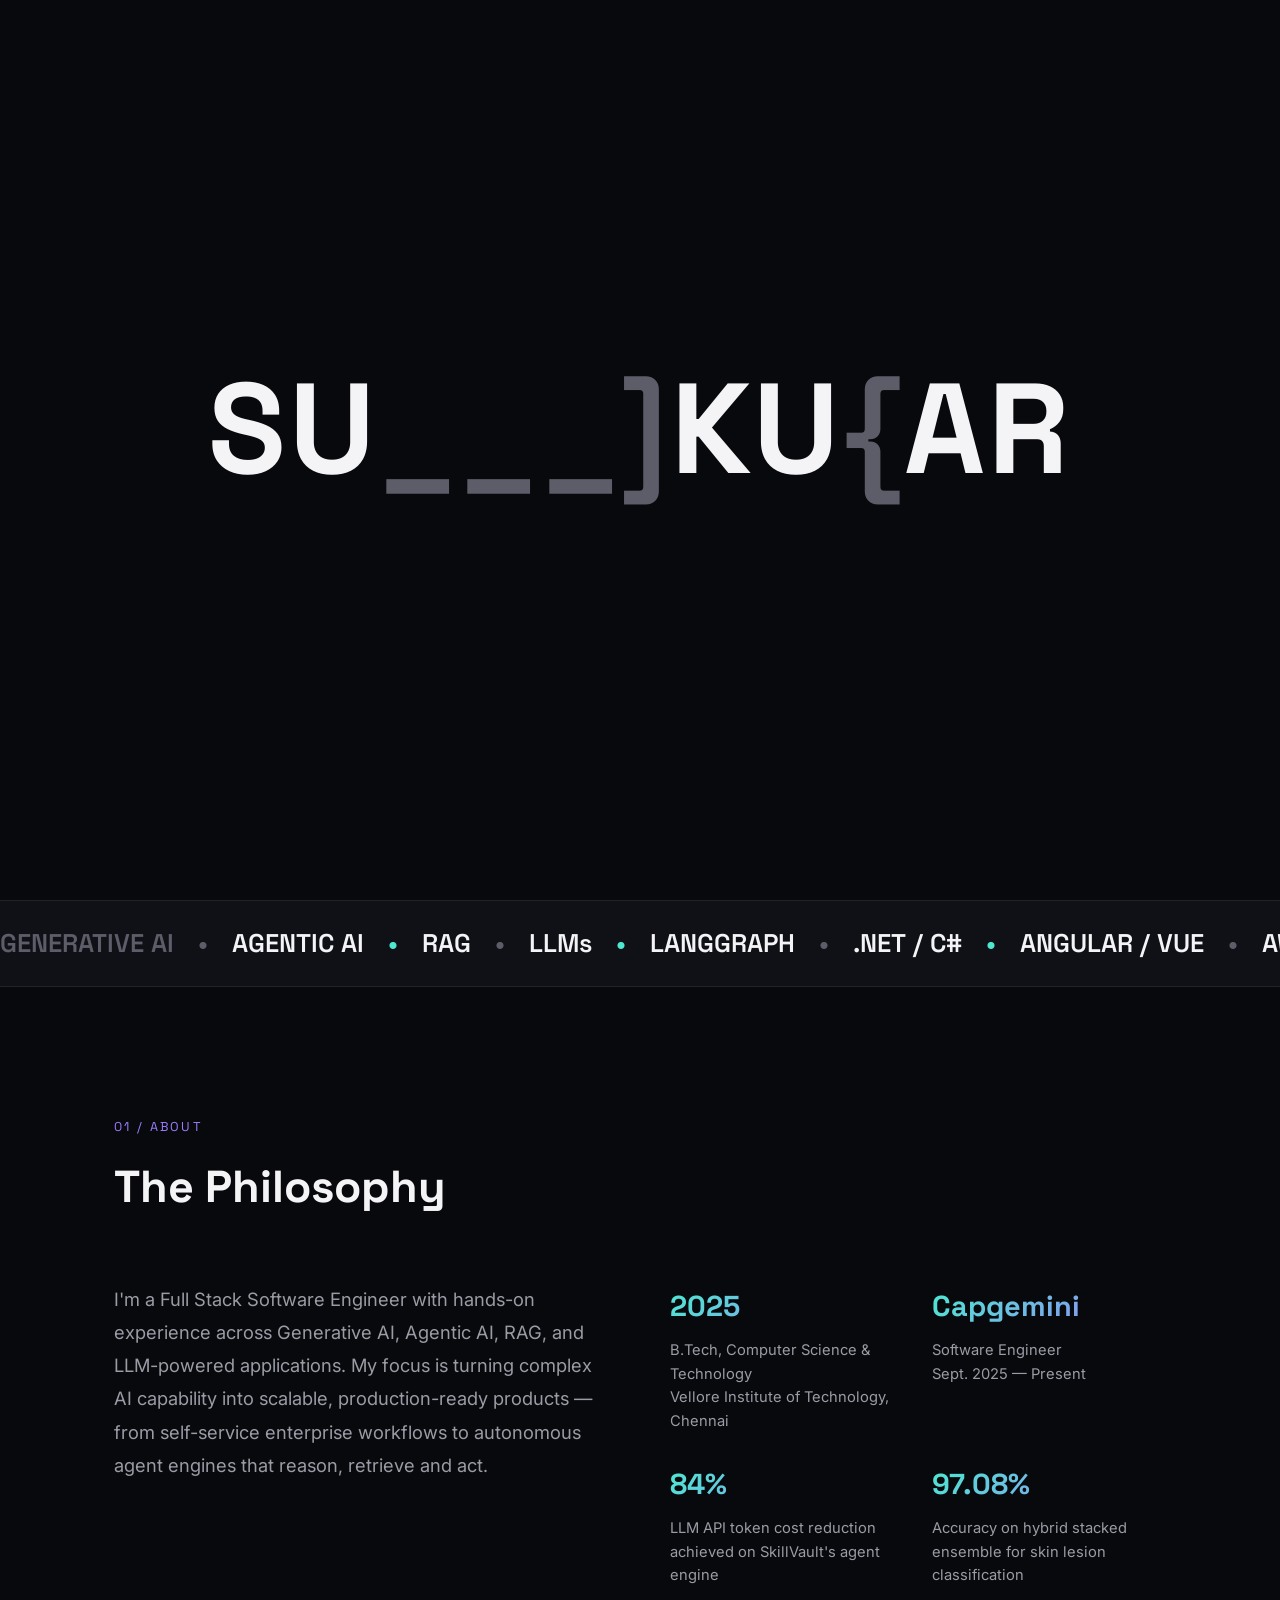
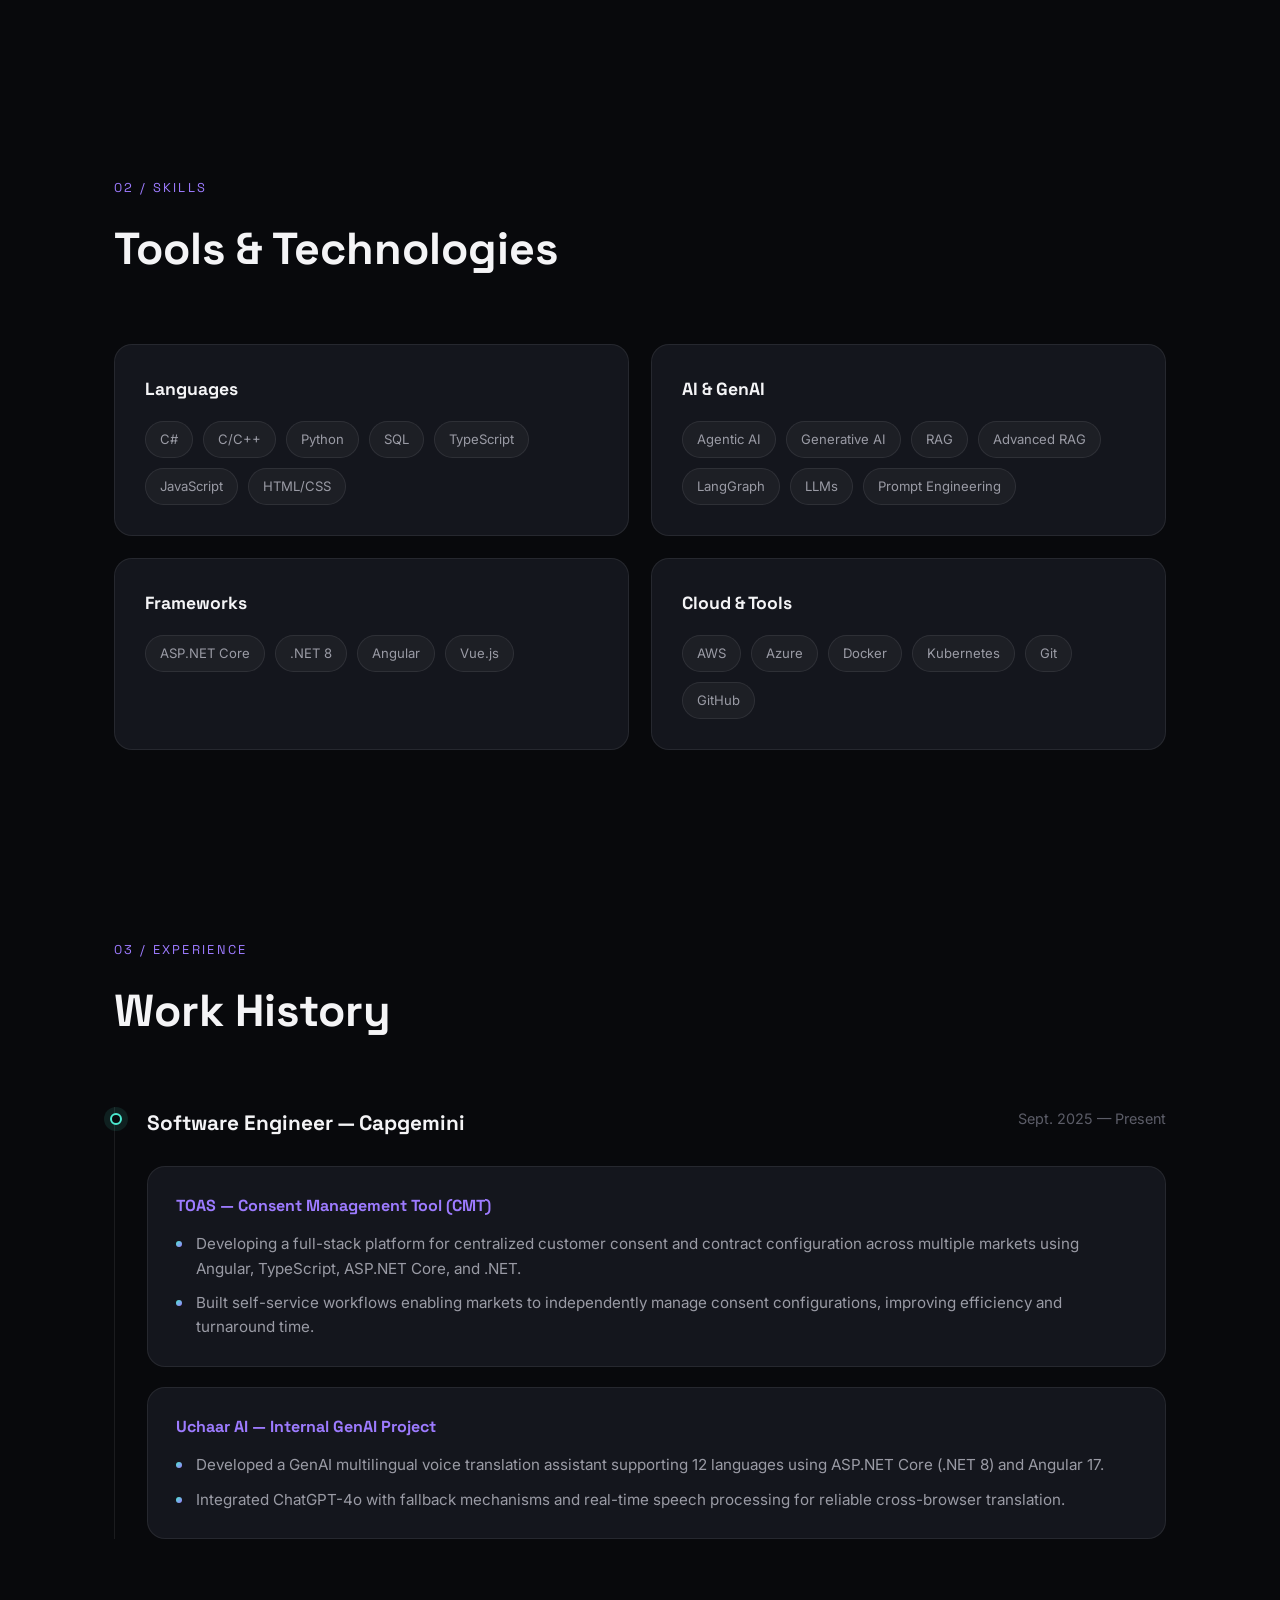
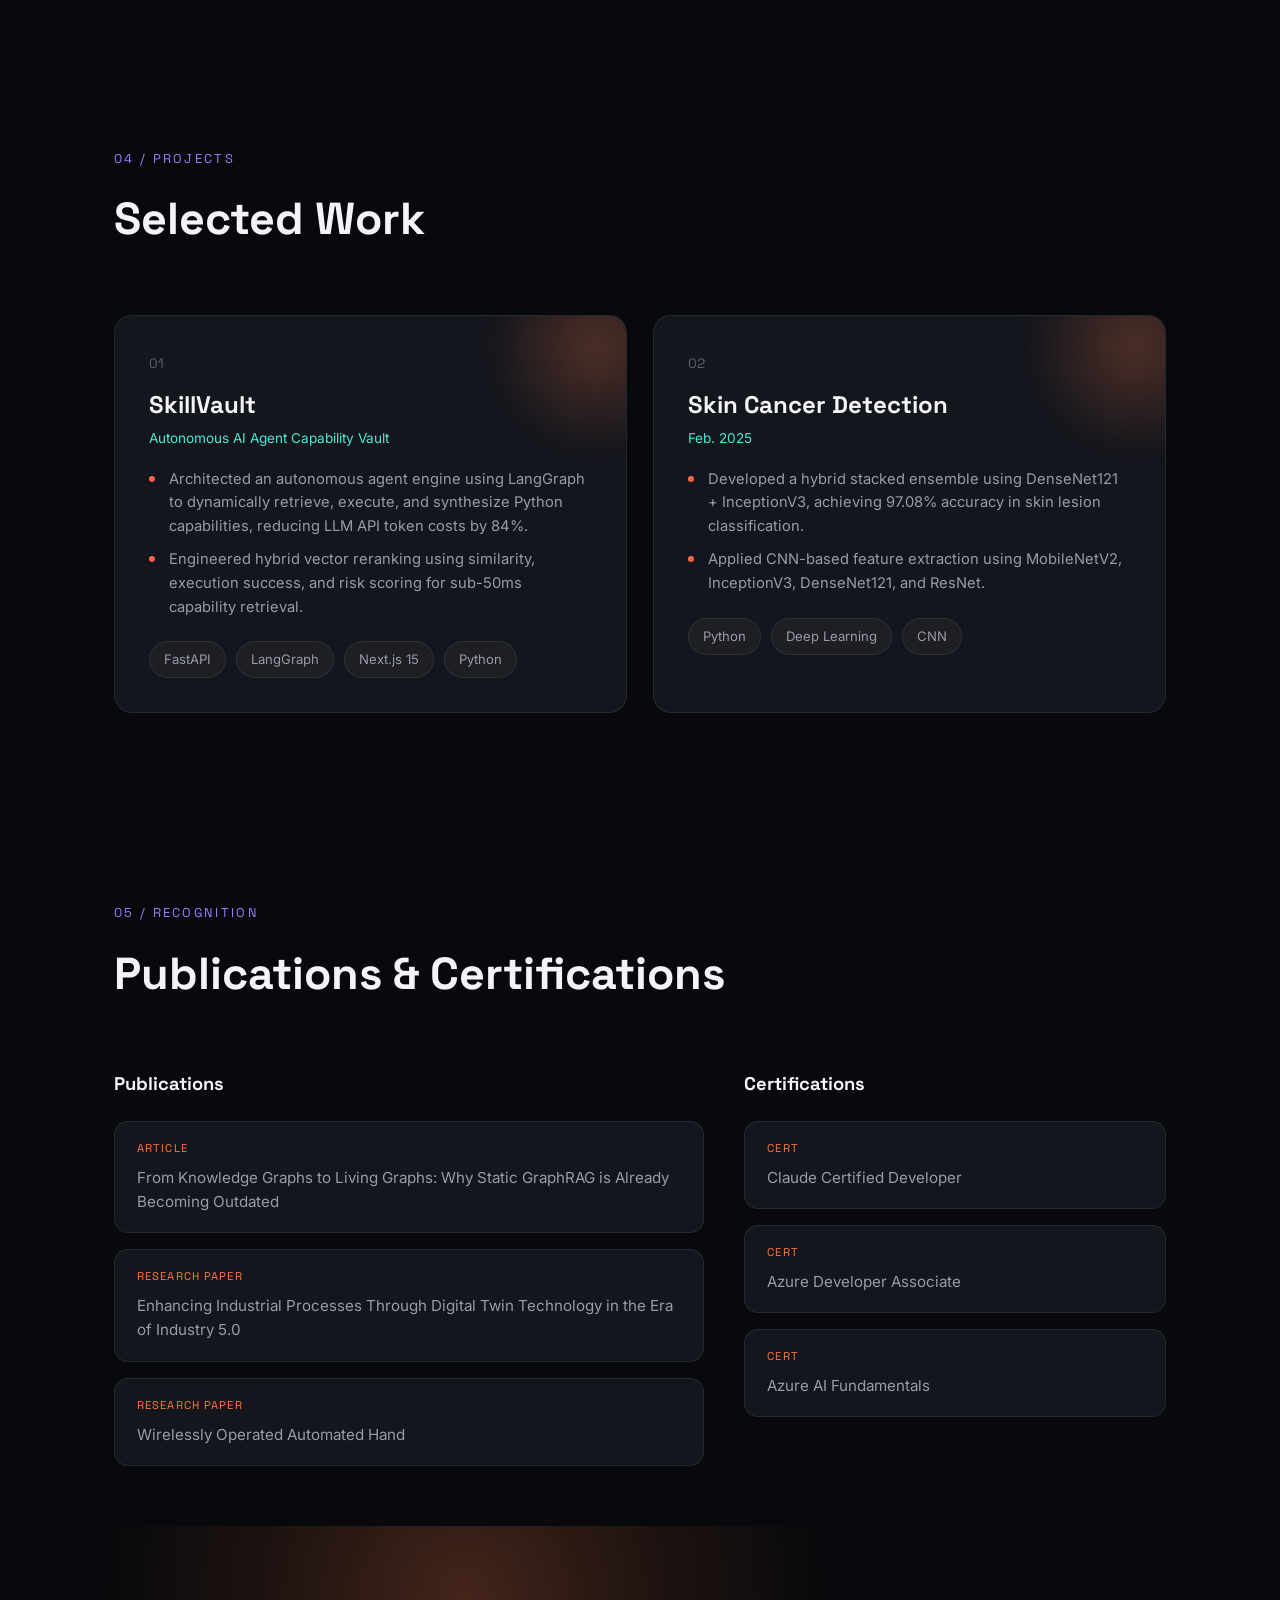
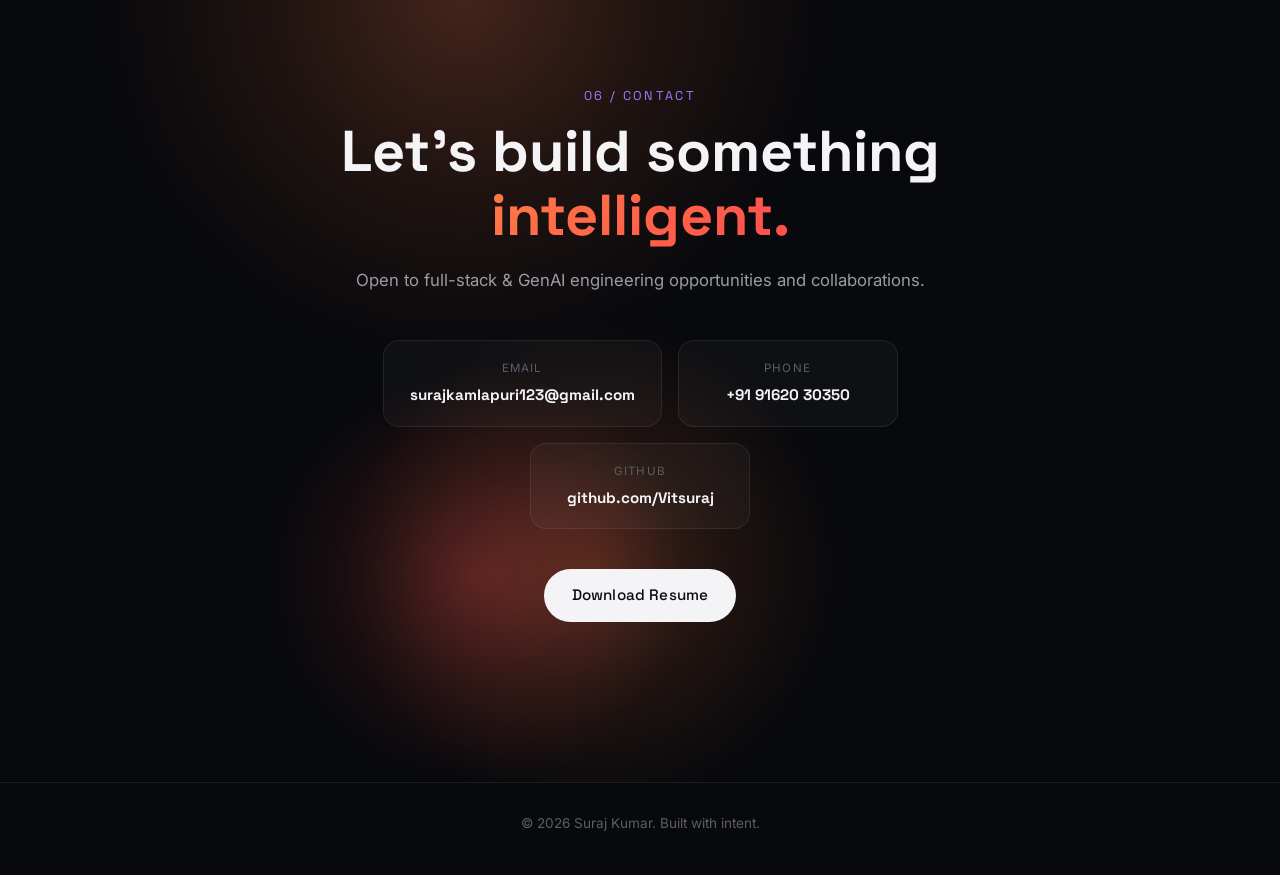
==== index.html @ 10e92f6e "Add files via upload" ====
<!DOCTYPE html>
<html lang="en">
<head>
<meta charset="UTF-8" />
<meta name="viewport" content="width=device-width, initial-scale=1.0" />
<title>Suraj Kumar — Full Stack &amp; GenAI Engineer</title>
<meta name="description" content="Suraj Kumar — Full Stack Software Engineer specializing in Generative AI, Agentic AI, RAG and LLM-powered applications." />
<link rel="preconnect" href="https://fonts.googleapis.com">
<link rel="preconnect" href="https://fonts.gstatic.com" crossorigin>
<link href="https://fonts.googleapis.com/css2?family=Space+Grotesk:wght@400;500;600;700&family=Inter:wght@300;400;500;600;700&display=swap" rel="stylesheet">
<link rel="stylesheet" href="css/style.css" />
<script>document.documentElement.classList.add('js');</script>
</head>
<body class="is-loading">

  <!-- PRELOADER: percentage counter + name, fades into the name-reveal intro -->
  <div class="preloader" id="preloader" role="status" aria-live="polite">
    <div class="preloader__inner">
      <span class="preloader__count" id="preloaderCount">0</span>
      <span class="preloader__name">Suraj Kumar</span>
      <div class="preloader__bar">
        <span class="preloader__bar-fill" id="preloaderBarFill"></span>
      </div>
    </div>
  </div>

  <!-- INTRO NAME REVEAL: large glitch/scramble reveal of the name before the site appears -->
  <div class="intro-name" id="introName" aria-hidden="true">
    <span class="intro-name__glow intro-name__glow--warm"></span>
    <span class="intro-name__glow intro-name__glow--cool"></span>
    <div class="intro-name__body">
      <h1 class="intro-name__text" id="introNameText"><span id="introNameScramble"></span></h1>
      <p class="intro-name__tagline" id="introNameTagline">Full Stack Engineer · GenAI · Agentic AI</p>
    </div>
    <span class="intro-name__scanlines"></span>
  </div>

  <!-- Custom cursor glow -->
  <div class="cursor-glow" id="cursorGlow"></div>

  <!-- Image cursor: replaces the pointer with a soft glow that reveals the
       matching crop of the hover (x-ray) portrait, aligned to wherever it
       sits over the photo -->
  <div class="image-cursor" id="imageCursor" aria-hidden="true">
    <span class="image-cursor__glow"></span>
    <div class="image-cursor__crop" id="imageCursorCrop"></div>
  </div>

  <!-- NAV -->
  <header class="nav" id="nav">
    <a href="#home" class="nav__logo">SK<span class="dot">.</span></a>

    <nav class="nav__links" id="navLinks">
      <a href="#home">Home</a>
      <a href="#about">About</a>
      <a href="#skills">Skills</a>
      <a href="#experience">Experience</a>
      <a href="#projects">Projects</a>
      <a href="#publications">Publications</a>
      <a href="#contact">Contact</a>
    </nav>

    <a class="btn btn--ghost nav__cta" href="assets/resume/Suraj_Kumar_Resume.pdf" download>Resume</a>

    <button class="nav__burger" id="burger" aria-label="Toggle menu">
      <span></span><span></span><span></span>
    </button>
  </header>

  <!-- HERO -->
  <section class="hero" id="home">
    <canvas class="blob-canvas" id="heroBlob"></canvas>

    <div class="hero__inner">
      <div class="hero__text">
        <p class="eyebrow reveal">Full Stack Engineer · GenAI · Agentic AI · RAG</p>
        <h1 class="hero__title">
          <span class="reveal">Engineering</span>
          <span class="reveal">Intelligence</span>
          <span class="reveal"><em>Beyond</em> the Ordinary.</span>
        </h1>
        <p class="hero__subtitle reveal">
          I'm Suraj Kumar — a Full Stack Software Engineer who builds scalable,
          production-ready platforms and weaves LLM-powered intelligence into
          real-world applications.
        </p>
        <div class="hero__actions reveal">
          <a href="#projects" class="btn btn--primary">View Work</a>
          <a href="#contact" class="btn btn--outline">Let's Talk</a>
        </div>
      </div>

      <div class="hero__portrait reveal">
        <div class="portrait-ring"></div>
        <div class="portrait-ring portrait-ring--2"></div>
        <div class="portrait-glow"></div>

        <div class="portrait-figure" id="portraitFigure">
          <img class="portrait-photo" src="assets/img/profile.png" alt="Suraj Kumar" />

          <!-- Skeleton / x-ray scan overlay — masked to the photo's alpha silhouette -->
          <div class="portrait-skeleton">
            <div class="portrait-skeleton__grid"></div>
            <svg class="portrait-skeleton__svg" viewBox="0 0 100 100" preserveAspectRatio="none">
              <g class="skeleton-lines">
                <line x1="43" y1="33" x2="63" y2="28" />
                <line x1="63" y1="28" x2="74" y2="38" />
                <line x1="43" y1="33" x2="38" y2="47" />
                <line x1="38" y1="47" x2="42" y2="58" />
                <line x1="42" y1="58" x2="40" y2="66" />
                <line x1="40" y1="66" x2="60" y2="70" />
                <line x1="60" y1="70" x2="74" y2="38" />
                <line x1="74" y1="38" x2="72" y2="50" />
                <line x1="43" y1="33" x2="30" y2="20" />
                <line x1="63" y1="28" x2="55" y2="12" />
              </g>
              <g class="skeleton-nodes">
                <circle cx="43" cy="33" r="1.1" />
                <circle cx="63" cy="28" r="1.1" />
                <circle cx="74" cy="38" r="1.1" />
                <circle cx="38" cy="47" r="1.1" />
                <circle cx="42" cy="58" r="1.1" />
                <circle cx="40" cy="66" r="1.1" />
                <circle cx="60" cy="70" r="1.1" />
                <circle cx="72" cy="50" r="1.1" />
                <circle cx="30" cy="20" r="0.9" />
                <circle cx="55" cy="12" r="0.9" />
              </g>
            </svg>
          </div>

          <div class="portrait-scanline"></div>
          <span class="portrait-scan-label">Scanning…</span>
        </div>

        <span class="portrait-tag portrait-tag--1">AGENTIC AI</span>
        <span class="portrait-tag portrait-tag--2">RAG · LLMs</span>
      </div>
    </div>

    <div class="scroll-hint reveal">
      <span>Scroll</span>
      <div class="scroll-hint__line"></div>
    </div>
  </section>

  <!-- MARQUEE -->
  <div class="marquee">
    <div class="marquee__track">
      <span>GENERATIVE&nbsp;AI</span><span>•</span>
      <span>AGENTIC&nbsp;AI</span><span>•</span>
      <span>RAG</span><span>•</span>
      <span>LLMs</span><span>•</span>
      <span>LANGGRAPH</span><span>•</span>
      <span>.NET&nbsp;/&nbsp;C#</span><span>•</span>
      <span>ANGULAR&nbsp;/&nbsp;VUE</span><span>•</span>
      <span>AWS&nbsp;/&nbsp;AZURE</span><span>•</span>
      <span>DOCKER&nbsp;/&nbsp;K8S</span><span>•</span>
      <span>GENERATIVE&nbsp;AI</span><span>•</span>
      <span>AGENTIC&nbsp;AI</span><span>•</span>
      <span>RAG</span><span>•</span>
      <span>LLMs</span><span>•</span>
      <span>LANGGRAPH</span><span>•</span>
      <span>.NET&nbsp;/&nbsp;C#</span><span>•</span>
      <span>ANGULAR&nbsp;/&nbsp;VUE</span><span>•</span>
      <span>AWS&nbsp;/&nbsp;AZURE</span><span>•</span>
      <span>DOCKER&nbsp;/&nbsp;K8S</span><span>•</span>
    </div>
  </div>

  <!-- ABOUT -->
  <section class="section about" id="about">
    <div class="section__head reveal">
      <p class="section__tag">01 / About</p>
      <h2 class="section__title">The Philosophy</h2>
    </div>

    <div class="about__grid">
      <p class="about__text reveal">
        I'm a Full Stack Software Engineer with hands-on experience across
        Generative AI, Agentic AI, RAG, and LLM-powered applications. My focus
        is turning complex AI capability into scalable, production-ready
        products — from self-service enterprise workflows to autonomous agent
        engines that reason, retrieve and act.
      </p>

      <div class="about__facts reveal">
        <div class="fact">
          <h3>2025</h3>
          <p>B.Tech, Computer Science &amp; Technology<br />Vellore Institute of Technology, Chennai</p>
        </div>
        <div class="fact">
          <h3>Capgemini</h3>
          <p>Software Engineer<br />Sept. 2025 — Present</p>
        </div>
        <div class="fact">
          <h3>84%</h3>
          <p>LLM API token cost reduction achieved on SkillVault's agent engine</p>
        </div>
        <div class="fact">
          <h3>97.08%</h3>
          <p>Accuracy on hybrid stacked ensemble for skin lesion classification</p>
        </div>
      </div>
    </div>
  </section>

  <!-- SKILLS -->
  <section class="section skills" id="skills">
    <div class="section__head reveal">
      <p class="section__tag">02 / Skills</p>
      <h2 class="section__title">Tools &amp; Technologies</h2>
    </div>

    <div class="skills__grid">
      <div class="skill-card reveal">
        <h3>Languages</h3>
        <div class="tags">
          <span>C#</span><span>C/C++</span><span>Python</span><span>SQL</span>
          <span>TypeScript</span><span>JavaScript</span><span>HTML/CSS</span>
        </div>
      </div>
      <div class="skill-card reveal">
        <h3>AI &amp; GenAI</h3>
        <div class="tags">
          <span>Agentic AI</span><span>Generative AI</span><span>RAG</span>
          <span>Advanced RAG</span><span>LangGraph</span><span>LLMs</span>
          <span>Prompt Engineering</span>
        </div>
      </div>
      <div class="skill-card reveal">
        <h3>Frameworks</h3>
        <div class="tags">
          <span>ASP.NET Core</span><span>.NET 8</span><span>Angular</span><span>Vue.js</span>
        </div>
      </div>
      <div class="skill-card reveal">
        <h3>Cloud &amp; Tools</h3>
        <div class="tags">
          <span>AWS</span><span>Azure</span><span>Docker</span><span>Kubernetes</span>
          <span>Git</span><span>GitHub</span>
        </div>
      </div>
    </div>
  </section>

  <!-- EXPERIENCE -->
  <section class="section experience" id="experience">
    <div class="section__head reveal">
      <p class="section__tag">03 / Experience</p>
      <h2 class="section__title">Work History</h2>
    </div>

    <div class="timeline">
      <div class="timeline__item reveal">
        <div class="timeline__marker"></div>
        <div class="timeline__content">
          <div class="timeline__meta">
            <h3>Software Engineer — Capgemini</h3>
            <span>Sept. 2025 — Present</span>
          </div>

          <div class="timeline__sub">
            <h4>TOAS — Consent Management Tool (CMT)</h4>
            <ul>
              <li>Developing a full-stack platform for centralized customer consent and contract configuration across multiple markets using Angular, TypeScript, ASP.NET Core, and .NET.</li>
              <li>Built self-service workflows enabling markets to independently manage consent configurations, improving efficiency and turnaround time.</li>
            </ul>
          </div>

          <div class="timeline__sub">
            <h4>Uchaar AI — Internal GenAI Project</h4>
            <ul>
              <li>Developed a GenAI multilingual voice translation assistant supporting 12 languages using ASP.NET Core (.NET 8) and Angular 17.</li>
              <li>Integrated ChatGPT-4o with fallback mechanisms and real-time speech processing for reliable cross-browser translation.</li>
            </ul>
          </div>
        </div>
      </div>
    </div>
  </section>

  <!-- PROJECTS -->
  <section class="section projects" id="projects">
    <div class="section__head reveal">
      <p class="section__tag">04 / Projects</p>
      <h2 class="section__title">Selected Work</h2>
    </div>

    <div class="projects__grid">
      <article class="project-card reveal">
        <div class="project-card__glow"></div>
        <span class="project-card__index">01</span>
        <h3>SkillVault</h3>
        <p class="project-card__role">Autonomous AI Agent Capability Vault</p>
        <ul>
          <li>Architected an autonomous agent engine using LangGraph to dynamically retrieve, execute, and synthesize Python capabilities, reducing LLM API token costs by 84%.</li>
          <li>Engineered hybrid vector reranking using similarity, execution success, and risk scoring for sub-50ms capability retrieval.</li>
        </ul>
        <div class="tags">
          <span>FastAPI</span><span>LangGraph</span><span>Next.js 15</span><span>Python</span>
        </div>
      </article>

      <article class="project-card reveal">
        <div class="project-card__glow"></div>
        <span class="project-card__index">02</span>
        <h3>Skin Cancer Detection</h3>
        <p class="project-card__role">Feb. 2025</p>
        <ul>
          <li>Developed a hybrid stacked ensemble using DenseNet121 + InceptionV3, achieving 97.08% accuracy in skin lesion classification.</li>
          <li>Applied CNN-based feature extraction using MobileNetV2, InceptionV3, DenseNet121, and ResNet.</li>
        </ul>
        <div class="tags">
          <span>Python</span><span>Deep Learning</span><span>CNN</span>
        </div>
      </article>
    </div>
  </section>

  <!-- PUBLICATIONS + CERTS -->
  <section class="section publications" id="publications">
    <div class="section__head reveal">
      <p class="section__tag">05 / Recognition</p>
      <h2 class="section__title">Publications &amp; Certifications</h2>
    </div>

    <div class="pub-grid">
      <div class="pub-col reveal">
        <h3>Publications</h3>
        <ul class="pub-list">
          <li>
            <span class="pub-type">Article</span>
            From Knowledge Graphs to Living Graphs: Why Static GraphRAG is Already Becoming Outdated
          </li>
          <li>
            <span class="pub-type">Research Paper</span>
            Enhancing Industrial Processes Through Digital Twin Technology in the Era of Industry 5.0
          </li>
          <li>
            <span class="pub-type">Research Paper</span>
            Wirelessly Operated Automated Hand
          </li>
        </ul>
      </div>

      <div class="pub-col reveal">
        <h3>Certifications</h3>
        <ul class="pub-list">
          <li><span class="pub-type">Cert</span>Claude Certified Developer</li>
          <li><span class="pub-type">Cert</span>Azure Developer Associate</li>
          <li><span class="pub-type">Cert</span>Azure AI Fundamentals</li>
        </ul>
      </div>
    </div>
  </section>

  <!-- CONTACT -->
  <section class="section contact" id="contact">
    <canvas class="blob-canvas blob-canvas--contact" id="contactBlob"></canvas>
    <div class="contact__inner reveal">
      <p class="section__tag">06 / Contact</p>
      <h2 class="contact__title">Let's build something<br /><em>intelligent.</em></h2>
      <p class="contact__subtitle">
        Open to full-stack &amp; GenAI engineering opportunities and collaborations.
      </p>

      <div class="contact__links">
        <a href="mailto:surajkamlapuri123@gmail.com" class="contact__link">
          <span>Email</span>
          <strong>surajkamlapuri123@gmail.com</strong>
        </a>
        <a href="tel:+919162030350" class="contact__link">
          <span>Phone</span>
          <strong>+91 91620 30350</strong>
        </a>
        <a href="https://github.com/Vitsuraj" target="_blank" rel="noopener" class="contact__link">
          <span>GitHub</span>
          <strong>github.com/Vitsuraj</strong>
        </a>
      </div>

      <a href="assets/resume/Suraj_Kumar_Resume.pdf" download class="btn btn--primary contact__resume">Download Resume</a>
    </div>
  </section>

  <footer class="footer">
    <p>&copy; <span id="year"></span> Suraj Kumar. Built with intent.</p>
  </footer>

  <script src="js/main.js"></script>
</body>
</html>
---- css/style.css ----
/* =========================================================
   Suraj Kumar — Portfolio
   Dark, motion-driven theme blending two reference styles:
   1) Glowing holographic portrait hero
   2) Animated blob + scrolling marquee banner
   ========================================================= */

:root {
  --bg: #08090c;
  --bg-elevated: #0f1117;
  --surface: #14161d;
  --border: rgba(255, 255, 255, 0.08);
  --text: #f4f4f6;
  --text-dim: #9a9ba5;
  --text-faint: #5c5d68;

  --accent-cyan: #4ce9d0;
  --accent-violet: #9d7bff;
  --accent-orange: #ff7a45;
  --accent-red: #ff4d4d;

  --gradient-cool: linear-gradient(135deg, var(--accent-cyan), var(--accent-violet));
  --gradient-warm: linear-gradient(135deg, var(--accent-orange), var(--accent-red));

  --font-display: 'Space Grotesk', 'Inter', sans-serif;
  --font-body: 'Inter', sans-serif;

  --container: 1180px;
  --radius: 18px;
}

* { margin: 0; padding: 0; box-sizing: border-box; }

html { scroll-behavior: smooth; }

body {
  background: var(--bg);
  color: var(--text);
  font-family: var(--font-body);
  line-height: 1.6;
  overflow-x: hidden;
  cursor: default;
}

img { max-width: 100%; display: block; }
a { color: inherit; text-decoration: none; }
ul { list-style: none; }

::selection { background: var(--accent-violet); color: #fff; }

/* Scrollbar */
::-webkit-scrollbar { width: 8px; }
::-webkit-scrollbar-track { background: var(--bg); }
::-webkit-scrollbar-thumb { background: var(--border); border-radius: 8px; }

/* Reveal-on-scroll (progressive enhancement: hidden only once JS confirms it can reveal them) */
.reveal { transition: opacity 0.8s cubic-bezier(.16,1,.3,1), transform 0.8s cubic-bezier(.16,1,.3,1); }
.js .reveal { opacity: 0; transform: translateY(28px); }
.js .reveal.is-visible { opacity: 1; transform: translateY(0); }

/* Cursor glow (desktop only) */
.cursor-glow {
  position: fixed;
  top: 0; left: 0;
  width: 420px; height: 420px;
  border-radius: 50%;
  pointer-events: none;
  background: radial-gradient(circle, rgba(157,123,255,0.12), transparent 70%);
  transform: translate(-50%, -50%);
  z-index: 2;
  transition: opacity 0.3s ease;
}
@media (max-width: 900px) { .cursor-glow { display: none; } }

/* =========================
   Image cursor
   Replaces the native pointer with a soft circular glow that
   reveals the *matching crop* of hover.png — whatever part of
   the x-ray portrait sits under the pointer over the actual
   photo. No hard card/tile shape: just a glow that fades out at
   the edges, blending with the profile photo underneath.
   Position (left/top) + the crop (background-position/size) are
   driven from JS (initImageCursor); this file handles look +
   the show/hide + entrance transform only.
========================= */
.image-cursor {
  position: fixed;
  top: 0;
  left: 0;
  width: clamp(130px, 17vw, 210px);
  aspect-ratio: 1 / 1;
  z-index: 500;
  pointer-events: none;
  opacity: 0;
  transform: translate(-50%, -50%) scale(0.6);
  transition: opacity 0.4s cubic-bezier(.16,1,.3,1), transform 0.5s cubic-bezier(.16,1,.3,1);
  will-change: left, top, transform;
}
.image-cursor.is-active {
  opacity: 1;
  transform: translate(-50%, -50%) scale(1);
}

/* Soft ambient glow, blurred well past the crop's own edge so the
   whole thing reads as "light", never as a defined tile/card. */
.image-cursor__glow {
  position: absolute;
  inset: -35%;
  border-radius: 50%;
  background: radial-gradient(circle, rgba(76,233,208,0.4), rgba(157,123,255,0.22) 45%, transparent 72%);
  filter: blur(22px);
  pointer-events: none;
}

/* The crop itself: a circle whose alpha fades out well before its
   own boundary, so there is no visible rim — it simply dissolves. */
.image-cursor__crop {
  position: absolute;
  inset: 0;
  border-radius: 50%;
  background-image: url('../assets/img/hover.png');
  background-repeat: no-repeat;
  filter: saturate(1.2) contrast(1.12) brightness(1.1);
  -webkit-mask-image: radial-gradient(circle, #fff 0%, #fff 46%, transparent 76%);
  mask-image: radial-gradient(circle, #fff 0%, #fff 46%, transparent 76%);
}

@media (hover: hover) and (pointer: fine) {
  .portrait-figure, .portrait-figure * { cursor: none; }
}
@media (hover: none), (pointer: coarse), (max-width: 900px) {
  .image-cursor { display: none; }
}

/* =========================
   Preloader (counter + name)
========================= */
html.is-locked, body.is-loading { overflow: hidden; height: 100%; }

.preloader {
  position: fixed;
  inset: 0;
  z-index: 9999;
  display: flex;
  align-items: center;
  justify-content: center;
  background: radial-gradient(circle at 50% 42%, rgba(76,233,208,0.07), transparent 55%), var(--bg);
  transition: opacity 0.6s cubic-bezier(.16,1,.3,1), visibility 0.6s;
}
.preloader.is-hidden { opacity: 0; visibility: hidden; pointer-events: none; }

.preloader__inner {
  position: relative;
  display: flex;
  flex-direction: column;
  align-items: center;
  gap: 12px;
}

/* Slowly spinning conic ring orbiting behind the counter */
.preloader__inner::before {
  content: '';
  position: absolute;
  top: 50%;
  left: 50%;
  width: clamp(160px, 24vw, 260px);
  height: clamp(160px, 24vw, 260px);
  transform: translate(-50%, -58%);
  border-radius: 50%;
  background: conic-gradient(from 0deg, transparent 0%, rgba(76,233,208,0.5) 12%, transparent 24%, transparent 50%, rgba(157,123,255,0.45) 62%, transparent 74%);
  -webkit-mask: radial-gradient(farthest-side, transparent calc(100% - 2px), #fff calc(100% - 1px));
  mask: radial-gradient(farthest-side, transparent calc(100% - 2px), #fff calc(100% - 1px));
  animation: preloaderRingSpin 3.4s linear infinite;
  opacity: 0.85;
  pointer-events: none;
}
@keyframes preloaderRingSpin { to { transform: translate(-50%, -58%) rotate(360deg); } }

.preloader__count {
  position: relative;
  font-family: var(--font-display);
  font-weight: 700;
  font-size: clamp(2.8rem, 9vw, 4.6rem);
  line-height: 1;
  color: var(--text);
  font-variant-numeric: tabular-nums;
  text-shadow: 0 0 28px rgba(76,233,208,0.25);
}
.preloader__count.is-tick { animation: preloaderTick 0.14s ease-out; }
@keyframes preloaderTick {
  0%   { transform: translateY(-3px); opacity: 0.55; filter: blur(0.6px); }
  100% { transform: translateY(0); opacity: 1; filter: blur(0); }
}

.preloader__name {
  position: relative;
  font-family: var(--font-display);
  font-size: 0.78rem;
  font-weight: 500;
  letter-spacing: 0.32em;
  text-transform: uppercase;
  color: var(--text-faint);
  display: inline-flex;
  align-items: center;
  gap: 8px;
}
.preloader__name::before {
  content: '';
  width: 5px;
  height: 5px;
  border-radius: 50%;
  background: var(--accent-cyan);
  box-shadow: 0 0 8px 2px rgba(76,233,208,0.7);
  animation: preloaderDotPulse 1.1s ease-in-out infinite;
}
@keyframes preloaderDotPulse {
  0%, 100% { opacity: 0.3; transform: scale(0.8); }
  50% { opacity: 1; transform: scale(1.15); }
}

.preloader__bar {
  position: relative;
  width: 220px;
  height: 2px;
  margin-top: 8px;
  background: var(--border);
  overflow: hidden;
  border-radius: 2px;
}
.preloader__bar-fill {
  position: relative;
  display: block;
  top: 0; left: 0;
  height: 100%;
  width: 0%;
  background: linear-gradient(90deg, var(--accent-cyan), var(--accent-violet), var(--accent-red));
  box-shadow: 0 0 14px 1px rgba(255, 77, 77, 0.55);
  transition: width 0.15s linear;
  overflow: hidden;
}
.preloader__bar-fill::after {
  content: '';
  position: absolute;
  inset: 0;
  background: linear-gradient(90deg, transparent, rgba(255,255,255,0.85), transparent);
  width: 60px;
  animation: preloaderShimmer 1.1s ease-in-out infinite;
}
@keyframes preloaderShimmer {
  0% { transform: translateX(-80px); }
  100% { transform: translateX(240px); }
}

/* =========================
   Intro name reveal
========================= */
.intro-name {
  position: fixed;
  inset: 0;
  z-index: 9998;
  display: flex;
  align-items: center;
  justify-content: center;
  background: var(--bg);
  overflow: hidden;
  opacity: 0;
  visibility: hidden;
  transition: opacity 0.5s ease, visibility 0.5s;
}
.intro-name.is-active { opacity: 1; visibility: visible; }
.intro-name.is-leaving {
  clip-path: circle(0% at 50% 52%);
  transition: clip-path 0.85s cubic-bezier(.7,0,.2,1);
}

.intro-name__body {
  position: relative;
  z-index: 1;
  display: flex;
  flex-direction: column;
  align-items: center;
  gap: 18px;
}

.intro-name__glow {
  position: absolute;
  top: 50%;
  width: 46vw;
  height: 46vw;
  max-width: 560px;
  max-height: 560px;
  border-radius: 50%;
  filter: blur(30px);
  transform: translateY(-50%);
  opacity: 0;
  pointer-events: none;
}
.intro-name__glow--warm {
  left: -20%;
  background: radial-gradient(circle, rgba(255, 122, 69, 0.55), rgba(255, 77, 77, 0.25) 45%, transparent 70%);
}
.intro-name__glow--cool {
  right: -20%;
  left: auto;
  background: radial-gradient(circle, rgba(76,233,208,0.5), rgba(157,123,255,0.28) 45%, transparent 70%);
}
.intro-name.is-active .intro-name__glow--warm {
  animation: introGlowSweepWarm 1.8s cubic-bezier(.22,.61,.36,1) 0.1s both;
}
.intro-name.is-active .intro-name__glow--cool {
  animation: introGlowSweepCool 1.8s cubic-bezier(.22,.61,.36,1) 0.35s both;
}
@keyframes introGlowSweepWarm {
  0%   { left: -20%; opacity: 0; }
  15%  { opacity: 0.85; }
  85%  { opacity: 0.55; }
  100% { left: 60%; opacity: 0; }
}
@keyframes introGlowSweepCool {
  0%   { right: -20%; opacity: 0; }
  15%  { opacity: 0.8; }
  85%  { opacity: 0.5; }
  100% { right: 60%; opacity: 0; }
}

.intro-name__text {
  position: relative;
  font-family: var(--font-display);
  font-weight: 700;
  text-transform: uppercase;
  letter-spacing: 0.02em;
  font-size: clamp(2.6rem, 11vw, 8rem);
  color: var(--text);
  text-align: center;
  white-space: nowrap;
  padding: 0 5vw;
  transition: transform 0.6s cubic-bezier(.16,1,.3,1);
}
.intro-name__text .is-scrambling { color: var(--text-faint); }

/* Once the scramble locks in, wash the name with a moving gradient
   and give it a soft punch-in for a premium "arrival" feel. */
.intro-name__text.is-settled {
  background: linear-gradient(100deg, var(--text) 30%, var(--accent-cyan) 45%, var(--accent-violet) 55%, var(--text) 70%);
  background-size: 260% 100%;
  background-position: 100% 0;
  -webkit-background-clip: text;
  background-clip: text;
  color: transparent;
  animation: introTextSheen 1.6s ease 0.05s both, introTextPunch 0.6s cubic-bezier(.16,1,.3,1) both;
}
@keyframes introTextSheen {
  0% { background-position: 130% 0; }
  100% { background-position: -30% 0; }
}
@keyframes introTextPunch {
  0% { transform: scale(0.96); }
  60% { transform: scale(1.015); }
  100% { transform: scale(1); }
}

.intro-name__tagline {
  font-family: var(--font-display);
  font-size: clamp(0.7rem, 1.6vw, 0.9rem);
  letter-spacing: 0.34em;
  text-transform: uppercase;
  color: var(--text-faint);
  text-align: center;
  opacity: 0;
  transform: translateY(10px);
}
.intro-name__tagline.is-visible {
  animation: introTaglineIn 0.7s cubic-bezier(.16,1,.3,1) both;
}
@keyframes introTaglineIn {
  0% { opacity: 0; transform: translateY(10px); letter-spacing: 0.5em; }
  100% { opacity: 1; transform: translateY(0); letter-spacing: 0.34em; }
}

.intro-name__scanlines {
  position: absolute;
  inset: 0;
  z-index: 2;
  pointer-events: none;
  opacity: 0;
  background: repeating-linear-gradient(
    to bottom,
    rgba(255, 255, 255, 0.06) 0px,
    rgba(255, 255, 255, 0.06) 1px,
    transparent 1px,
    transparent 3px
  );
  mix-blend-mode: overlay;
}
.intro-name.is-active .intro-name__scanlines {
  animation: introScanFlicker 1.4s steps(2, jump-none) 0.15s both;
}
@keyframes introScanFlicker {
  0%   { opacity: 0; }
  10%  { opacity: 0.5; }
  40%  { opacity: 0.2; }
  60%  { opacity: 0.45; }
  100% { opacity: 0; }
}

@media (prefers-reduced-motion: reduce) {
  .preloader, .intro-name { transition: opacity 0.3s ease; }
  .preloader__inner::before,
  .preloader__bar-fill::after,
  .preloader__name::before,
  .intro-name__glow,
  .intro-name__scanlines,
  .intro-name__text.is-settled { animation: none !important; opacity: 0 !important; }
  .intro-name.is-leaving { clip-path: none; opacity: 0; }
}

/* =========================
   Buttons
========================= */
.btn {
  display: inline-flex;
  align-items: center;
  gap: 8px;
  padding: 14px 28px;
  border-radius: 999px;
  font-family: var(--font-display);
  font-weight: 500;
  font-size: 0.95rem;
  letter-spacing: 0.01em;
  transition: transform 0.35s cubic-bezier(.16,1,.3,1), box-shadow 0.35s ease, background 0.3s ease, color 0.3s ease;
  white-space: nowrap;
}
.btn--primary {
  background: var(--text);
  color: var(--bg);
}
.btn--primary:hover {
  transform: translateY(-3px);
  box-shadow: 0 12px 30px rgba(255,255,255,0.15);
}
.btn--outline {
  border: 1px solid var(--border);
  color: var(--text);
}
.btn--outline:hover {
  border-color: var(--accent-violet);
  background: rgba(157,123,255,0.08);
  transform: translateY(-3px);
}
.btn--ghost {
  padding: 10px 20px;
  font-size: 0.85rem;
  border: 1px solid var(--border);
  color: var(--text-dim);
}
.btn--ghost:hover { color: var(--text); border-color: var(--text-dim); }

/* =========================
   Nav
========================= */
.nav {
  position: fixed;
  top: 0; left: 0; right: 0;
  z-index: 100;
  display: flex;
  align-items: center;
  justify-content: space-between;
  padding: 22px clamp(20px, 5vw, 64px);
  backdrop-filter: blur(14px);
  background: rgba(8, 9, 12, 0.55);
  border-bottom: 1px solid transparent;
  transition: border-color 0.3s ease, background 0.3s ease;
}
.nav.is-scrolled { border-bottom-color: var(--border); }

.nav__logo {
  font-family: var(--font-display);
  font-size: 1.3rem;
  font-weight: 700;
  letter-spacing: 0.02em;
}
.nav__logo .dot { color: var(--accent-cyan); }

.nav__links {
  display: flex;
  gap: 34px;
  font-size: 0.92rem;
  color: var(--text-dim);
}
.nav__links a { position: relative; padding: 4px 0; transition: color 0.25s ease; }
.nav__links a::after {
  content: '';
  position: absolute;
  bottom: -2px; left: 0;
  width: 0; height: 1px;
  background: var(--gradient-cool);
  transition: width 0.3s ease;
}
.nav__links a:hover { color: var(--text); }
.nav__links a:hover::after { width: 100%; }

.nav__cta { display: inline-flex; }

.nav__burger {
  display: none;
  flex-direction: column;
  gap: 5px;
  background: none;
  border: none;
  cursor: pointer;
  z-index: 110;
}
.nav__burger span {
  width: 24px; height: 2px;
  background: var(--text);
  transition: transform 0.3s ease, opacity 0.3s ease;
}

/* =========================
   Hero
========================= */
.hero {
  position: relative;
  min-height: 100vh;
  display: flex;
  align-items: center;
  padding: 140px clamp(20px, 5vw, 64px) 80px;
  overflow: hidden;
}

.blob-canvas {
  position: absolute;
  inset: 0;
  width: 100%;
  height: 100%;
  z-index: 0;
  opacity: 0.9;
}

.hero__inner {
  position: relative;
  z-index: 1;
  max-width: var(--container);
  margin: 0 auto;
  display: grid;
  grid-template-columns: 1.15fr 0.85fr;
  gap: 40px;
  align-items: center;
  width: 100%;
}

.eyebrow {
  font-family: var(--font-display);
  font-size: 0.8rem;
  letter-spacing: 0.18em;
  text-transform: uppercase;
  color: var(--accent-cyan);
  margin-bottom: 22px;
}

.hero__title {
  font-family: var(--font-display);
  font-weight: 700;
  font-size: clamp(2.6rem, 6vw, 4.6rem);
  line-height: 1.04;
  letter-spacing: -0.01em;
  margin-bottom: 26px;
}
.hero__title span { display: block; }
.hero__title em {
  font-style: normal;
  background: var(--gradient-cool);
  -webkit-background-clip: text;
  background-clip: text;
  color: transparent;
}

.hero__subtitle {
  max-width: 480px;
  color: var(--text-dim);
  font-size: 1.05rem;
  margin-bottom: 36px;
}

.hero__actions { display: flex; gap: 16px; flex-wrap: wrap; }

/* Portrait */
.hero__portrait {
  position: relative;
  justify-self: center;
  width: min(600px, 96vw);
  aspect-ratio: 495 / 504;
}

.portrait-glow {
  position: absolute;
  inset: -10%;
  background: radial-gradient(circle at 50% 40%, rgba(76,233,208,0.25), transparent 65%);
  filter: blur(30px);
  z-index: 0;
  animation: mesh-pulse 5s ease-in-out infinite;
}
@keyframes mesh-pulse {
  0%, 100% { opacity: 0.55; }
  50% { opacity: 0.95; }
}

.portrait-figure {
  position: relative;
  width: 100%;
  height: 100%;
  z-index: 1;
  transition: transform 0.5s cubic-bezier(.16,1,.3,1);
}
.hero__portrait:hover .portrait-figure, .hero__portrait.is-scanning .portrait-figure { transform: scale(1.02); }

.portrait-photo {
  width: 100%;
  height: 100%;
  object-fit: contain;
  object-position: center bottom;
  filter: drop-shadow(0 25px 40px rgba(0,0,0,0.55));
  transition: filter 0.4s ease;
}

/* Skeleton / x-ray overlay — clipped to the PNG's own alpha silhouette */
.portrait-skeleton {
  position: absolute;
  inset: 0;
  opacity: 0;
  transition: opacity 0.5s ease;
  -webkit-mask-image: url('../assets/img/profile.png');
  mask-image: url('../assets/img/profile.png');
  -webkit-mask-size: contain;
  mask-size: contain;
  -webkit-mask-repeat: no-repeat;
  mask-repeat: no-repeat;
  -webkit-mask-position: center bottom;
  mask-position: center bottom;
}
.hero__portrait:hover .portrait-skeleton, .hero__portrait.is-scanning .portrait-skeleton { opacity: 1; }

.portrait-skeleton__grid {
  position: absolute;
  inset: 0;
  background:
    repeating-linear-gradient(0deg, rgba(76,233,208,0.16) 0px, rgba(76,233,208,0.16) 1px, transparent 1px, transparent 18px),
    repeating-linear-gradient(90deg, rgba(157,123,255,0.16) 0px, rgba(157,123,255,0.16) 1px, transparent 1px, transparent 18px),
    linear-gradient(160deg, rgba(8,9,12,0.65), rgba(8,9,12,0.15));
  mix-blend-mode: screen;
}

.portrait-skeleton__svg {
  position: absolute;
  inset: 0;
  width: 100%;
  height: 100%;
  overflow: visible;
}
.skeleton-lines line {
  stroke: var(--accent-cyan);
  stroke-width: 0.25;
  opacity: 0.85;
  stroke-dasharray: 40;
  stroke-dashoffset: 40;
  transition: stroke-dashoffset 1s ease;
}
.hero__portrait:hover .skeleton-lines line, .hero__portrait.is-scanning .skeleton-lines line { stroke-dashoffset: 0; }
.skeleton-nodes circle {
  fill: var(--accent-cyan);
  filter: drop-shadow(0 0 3px rgba(76,233,208,0.9));
  opacity: 0;
  transition: opacity 0.4s ease 0.6s;
}
.hero__portrait:hover .skeleton-nodes circle, .hero__portrait.is-scanning .skeleton-nodes circle { opacity: 1; }

.portrait-scanline {
  position: absolute;
  inset: 0;
  background: linear-gradient(to bottom, transparent 0%, rgba(76,233,208,0.5) 48%, transparent 100%);
  background-size: 100% 300%;
  background-position: 0 -100%;
  opacity: 0;
  mix-blend-mode: screen;
  -webkit-mask-image: url('../assets/img/profile.png');
  mask-image: url('../assets/img/profile.png');
  -webkit-mask-size: contain;
  mask-size: contain;
  -webkit-mask-repeat: no-repeat;
  mask-repeat: no-repeat;
  -webkit-mask-position: center bottom;
  mask-position: center bottom;
}
.hero__portrait:hover .portrait-scanline,
.hero__portrait.is-scanning .portrait-scanline {
  opacity: 1;
  animation: xray-scan 1.8s ease-in-out infinite;
}
@keyframes xray-scan {
  0% { background-position: 0 -100%; }
  100% { background-position: 0 200%; }
}

.portrait-scan-label {
  position: absolute;
  left: 50%;
  bottom: 6%;
  transform: translate(-50%, 8px);
  font-family: var(--font-display);
  font-size: 0.7rem;
  letter-spacing: 0.14em;
  text-transform: uppercase;
  color: var(--accent-cyan);
  background: rgba(8,9,12,0.7);
  border: 1px solid rgba(76,233,208,0.4);
  padding: 6px 14px;
  border-radius: 999px;
  opacity: 0;
  transition: opacity 0.4s ease, transform 0.4s ease;
  white-space: nowrap;
  z-index: 2;
}
.hero__portrait:hover .portrait-scan-label,
.hero__portrait.is-scanning .portrait-scan-label {
  opacity: 1;
  transform: translate(-50%, 0);
}

.portrait-ring {
  position: absolute;
  inset: -18px;
  border-radius: 34px;
  border: 1px solid rgba(76,233,208,0.35);
  animation: ring-spin 14s linear infinite;
}
.portrait-ring--2 {
  inset: -34px;
  border-color: rgba(157,123,255,0.2);
  animation-duration: 20s;
  animation-direction: reverse;
}
@keyframes ring-spin {
  from { transform: rotate(0deg); }
  to { transform: rotate(360deg); }
}

.portrait-tag {
  position: absolute;
  font-family: var(--font-display);
  font-size: 0.7rem;
  letter-spacing: 0.08em;
  padding: 8px 14px;
  border-radius: 999px;
  background: rgba(15,17,23,0.85);
  border: 1px solid var(--border);
  backdrop-filter: blur(6px);
  color: var(--text);
  animation: float 4s ease-in-out infinite;
}
.portrait-tag--1 { top: 10%; left: -12%; animation-delay: 0.2s; }
.portrait-tag--2 { bottom: 12%; right: -10%; animation-delay: 1s; }
@keyframes float {
  0%, 100% { transform: translateY(0); }
  50% { transform: translateY(-10px); }
}

.scroll-hint {
  position: absolute;
  bottom: 40px;
  left: clamp(20px, 5vw, 64px);
  display: flex;
  align-items: center;
  gap: 12px;
  font-size: 0.75rem;
  letter-spacing: 0.12em;
  text-transform: uppercase;
  color: var(--text-faint);
  z-index: 1;
}
.scroll-hint__line {
  width: 40px; height: 1px;
  background: var(--text-faint);
  position: relative;
  overflow: hidden;
}
.scroll-hint__line::after {
  content: '';
  position: absolute;
  inset: 0;
  background: var(--accent-cyan);
  animation: line-scroll 2s ease-in-out infinite;
}
@keyframes line-scroll {
  0% { transform: translateX(-100%); }
  100% { transform: translateX(100%); }
}

/* =========================
   Marquee
========================= */
.marquee {
  position: relative;
  width: 100%;
  overflow: hidden;
  border-top: 1px solid var(--border);
  border-bottom: 1px solid var(--border);
  background: var(--bg-elevated);
  padding: 22px 0;
}
.marquee__track {
  display: flex;
  width: max-content;
  gap: 24px;
  animation: marquee 30s linear infinite;
  font-family: var(--font-display);
  font-size: clamp(1.1rem, 2.4vw, 1.6rem);
  font-weight: 600;
  color: var(--text-faint);
  white-space: nowrap;
}
.marquee__track span:nth-child(odd):not(:first-child) { color: var(--text); }
.marquee__track span:nth-child(4n) { color: var(--accent-cyan); }
@keyframes marquee {
  from { transform: translateX(0); }
  to { transform: translateX(-50%); }
}

/* =========================
   Sections (shared)
========================= */
.section {
  max-width: var(--container);
  margin: 0 auto;
  padding: 130px clamp(20px, 5vw, 64px) 60px;
}

.section__tag {
  font-family: var(--font-display);
  font-size: 0.8rem;
  letter-spacing: 0.18em;
  text-transform: uppercase;
  color: var(--accent-violet);
  margin-bottom: 14px;
}
.section__title {
  font-family: var(--font-display);
  font-size: clamp(2rem, 4vw, 2.8rem);
  font-weight: 700;
}
.section__head { margin-bottom: 60px; }

/* =========================
   About
========================= */
.about__grid {
  display: grid;
  grid-template-columns: 1fr 1fr;
  gap: 60px;
  align-items: start;
}
.about__text {
  font-size: 1.15rem;
  color: var(--text-dim);
  line-height: 1.8;
}
.about__facts {
  display: grid;
  grid-template-columns: 1fr 1fr;
  gap: 28px;
}
.fact h3 {
  font-family: var(--font-display);
  font-size: 1.8rem;
  background: var(--gradient-cool);
  -webkit-background-clip: text;
  background-clip: text;
  color: transparent;
  margin-bottom: 10px;
}
.fact p { color: var(--text-dim); font-size: 0.92rem; }

/* =========================
   Skills
========================= */
.skills__grid {
  display: grid;
  grid-template-columns: repeat(2, 1fr);
  gap: 22px;
}
.skill-card {
  background: var(--surface);
  border: 1px solid var(--border);
  border-radius: var(--radius);
  padding: 30px;
  transition: transform 0.4s cubic-bezier(.16,1,.3,1), border-color 0.4s ease;
}
.skill-card:hover {
  transform: translateY(-6px);
  border-color: rgba(157,123,255,0.4);
}
.skill-card h3 {
  font-family: var(--font-display);
  margin-bottom: 18px;
  font-size: 1.1rem;
}
.tags { display: flex; flex-wrap: wrap; gap: 10px; }
.tags span {
  font-size: 0.82rem;
  padding: 7px 14px;
  border-radius: 999px;
  background: rgba(255,255,255,0.04);
  border: 1px solid var(--border);
  color: var(--text-dim);
}

/* =========================
   Experience / Timeline
========================= */
.timeline { position: relative; padding-left: 32px; border-left: 1px solid var(--border); }
.timeline__item { position: relative; }
.timeline__marker {
  position: absolute;
  left: -37.5px; top: 6px;
  width: 12px; height: 12px;
  border-radius: 50%;
  background: var(--bg);
  border: 2px solid var(--accent-cyan);
  box-shadow: 0 0 0 6px rgba(76,233,208,0.1);
}
.timeline__meta {
  display: flex;
  justify-content: space-between;
  flex-wrap: wrap;
  gap: 10px;
  margin-bottom: 26px;
}
.timeline__meta h3 { font-family: var(--font-display); font-size: 1.3rem; }
.timeline__meta span { color: var(--text-faint); font-size: 0.9rem; }

.timeline__sub {
  background: var(--surface);
  border: 1px solid var(--border);
  border-radius: var(--radius);
  padding: 26px 28px;
  margin-bottom: 20px;
}
.timeline__sub h4 {
  font-family: var(--font-display);
  color: var(--accent-violet);
  margin-bottom: 14px;
  font-size: 1rem;
}
.timeline__sub ul { display: flex; flex-direction: column; gap: 10px; }
.timeline__sub li {
  position: relative;
  padding-left: 20px;
  color: var(--text-dim);
  font-size: 0.95rem;
}
.timeline__sub li::before {
  content: '';
  position: absolute;
  left: 0; top: 9px;
  width: 6px; height: 6px;
  border-radius: 50%;
  background: var(--gradient-cool);
}

/* =========================
   Projects
========================= */
.projects__grid {
  display: grid;
  grid-template-columns: repeat(2, 1fr);
  gap: 26px;
}
.project-card {
  position: relative;
  background: var(--surface);
  border: 1px solid var(--border);
  border-radius: var(--radius);
  padding: 34px;
  overflow: hidden;
  transition: transform 0.4s cubic-bezier(.16,1,.3,1), border-color 0.4s ease;
}
.project-card:hover {
  transform: translateY(-8px);
  border-color: rgba(255,122,69,0.4);
}
.project-card__glow {
  position: absolute;
  width: 220px; height: 220px;
  top: -80px; right: -80px;
  background: radial-gradient(circle, rgba(255,122,69,0.25), transparent 70%);
  filter: blur(10px);
  pointer-events: none;
}
.project-card__index {
  font-family: var(--font-display);
  font-size: 0.85rem;
  color: var(--text-faint);
}
.project-card h3 {
  font-family: var(--font-display);
  font-size: 1.5rem;
  margin: 10px 0 4px;
}
.project-card__role { color: var(--accent-cyan); font-size: 0.85rem; margin-bottom: 18px; }
.project-card ul { display: flex; flex-direction: column; gap: 10px; margin-bottom: 22px; }
.project-card li {
  position: relative;
  padding-left: 20px;
  color: var(--text-dim);
  font-size: 0.92rem;
}
.project-card li::before {
  content: '';
  position: absolute;
  left: 0; top: 8px;
  width: 6px; height: 6px;
  border-radius: 50%;
  background: var(--gradient-warm);
}

/* =========================
   Publications
========================= */
.pub-grid {
  display: grid;
  grid-template-columns: 1.4fr 1fr;
  gap: 40px;
}
.pub-col h3 {
  font-family: var(--font-display);
  margin-bottom: 22px;
  font-size: 1.15rem;
}
.pub-list { display: flex; flex-direction: column; gap: 16px; }
.pub-list li {
  padding: 18px 22px;
  background: var(--surface);
  border: 1px solid var(--border);
  border-radius: 14px;
  font-size: 0.95rem;
  color: var(--text-dim);
  display: flex;
  flex-direction: column;
  gap: 8px;
}
.pub-type {
  font-family: var(--font-display);
  font-size: 0.7rem;
  letter-spacing: 0.1em;
  text-transform: uppercase;
  color: var(--accent-orange);
  width: fit-content;
}

/* =========================
   Contact
========================= */
.contact {
  position: relative;
  max-width: 100%;
  padding-top: 160px;
  padding-bottom: 160px;
  text-align: center;
  overflow: hidden;
}
.blob-canvas--contact { opacity: 0.7; }
.contact__inner {
  position: relative;
  z-index: 1;
  max-width: 700px;
  margin: 0 auto;
}
.contact .section__tag { justify-self: center; }
.contact__title {
  font-family: var(--font-display);
  font-size: clamp(2.2rem, 6vw, 3.6rem);
  font-weight: 700;
  line-height: 1.1;
  margin: 14px 0 20px;
}
.contact__title em {
  font-style: normal;
  background: var(--gradient-warm);
  -webkit-background-clip: text;
  background-clip: text;
  color: transparent;
}
.contact__subtitle { color: var(--text-dim); margin-bottom: 46px; font-size: 1.05rem; }

.contact__links {
  display: flex;
  flex-wrap: wrap;
  justify-content: center;
  gap: 16px;
  margin-bottom: 40px;
}
.contact__link {
  display: flex;
  flex-direction: column;
  gap: 6px;
  padding: 18px 26px;
  border-radius: 16px;
  border: 1px solid var(--border);
  background: rgba(255,255,255,0.03);
  transition: transform 0.3s ease, border-color 0.3s ease;
  min-width: 220px;
}
.contact__link:hover { transform: translateY(-4px); border-color: rgba(255,122,69,0.4); }
.contact__link span {
  font-size: 0.72rem;
  letter-spacing: 0.1em;
  text-transform: uppercase;
  color: var(--text-faint);
}
.contact__link strong { font-family: var(--font-display); font-size: 0.95rem; }

/* =========================
   Footer
========================= */
.footer {
  text-align: center;
  padding: 30px 20px 40px;
  color: var(--text-faint);
  font-size: 0.85rem;
  border-top: 1px solid var(--border);
}

/* =========================
   Responsive
========================= */
@media (max-width: 1024px) {
  .about__grid, .pub-grid { grid-template-columns: 1fr; gap: 34px; }
  .skills__grid, .projects__grid { grid-template-columns: 1fr; }
  .hero__inner { grid-template-columns: 1fr; }
  .hero__portrait { order: -1; margin-bottom: 20px; width: min(380px, 78vw); }
}

@media (max-width: 780px) {
  .nav__links { 
    position: fixed;
    top: 0; right: -100%;
    width: 78%;
    max-width: 320px;
    height: 100vh;
    background: var(--bg-elevated);
    flex-direction: column;
    justify-content: center;
    align-items: flex-start;
    gap: 28px;
    padding: 40px;
    transition: right 0.4s cubic-bezier(.16,1,.3,1);
    border-left: 1px solid var(--border);
    z-index: 105;
  }
  .nav__links.is-open { right: 0; }
  .nav__cta { display: none; }
  .nav__burger { display: flex; }
  .nav__burger.is-open span:nth-child(1) { transform: translateY(7px) rotate(45deg); }
  .nav__burger.is-open span:nth-child(2) { opacity: 0; }
  .nav__burger.is-open span:nth-child(3) { transform: translateY(-7px) rotate(-45deg); }

  .about__facts { grid-template-columns: 1fr; }
  .timeline { padding-left: 24px; }
  .timeline__marker { left: -29.5px; }
}
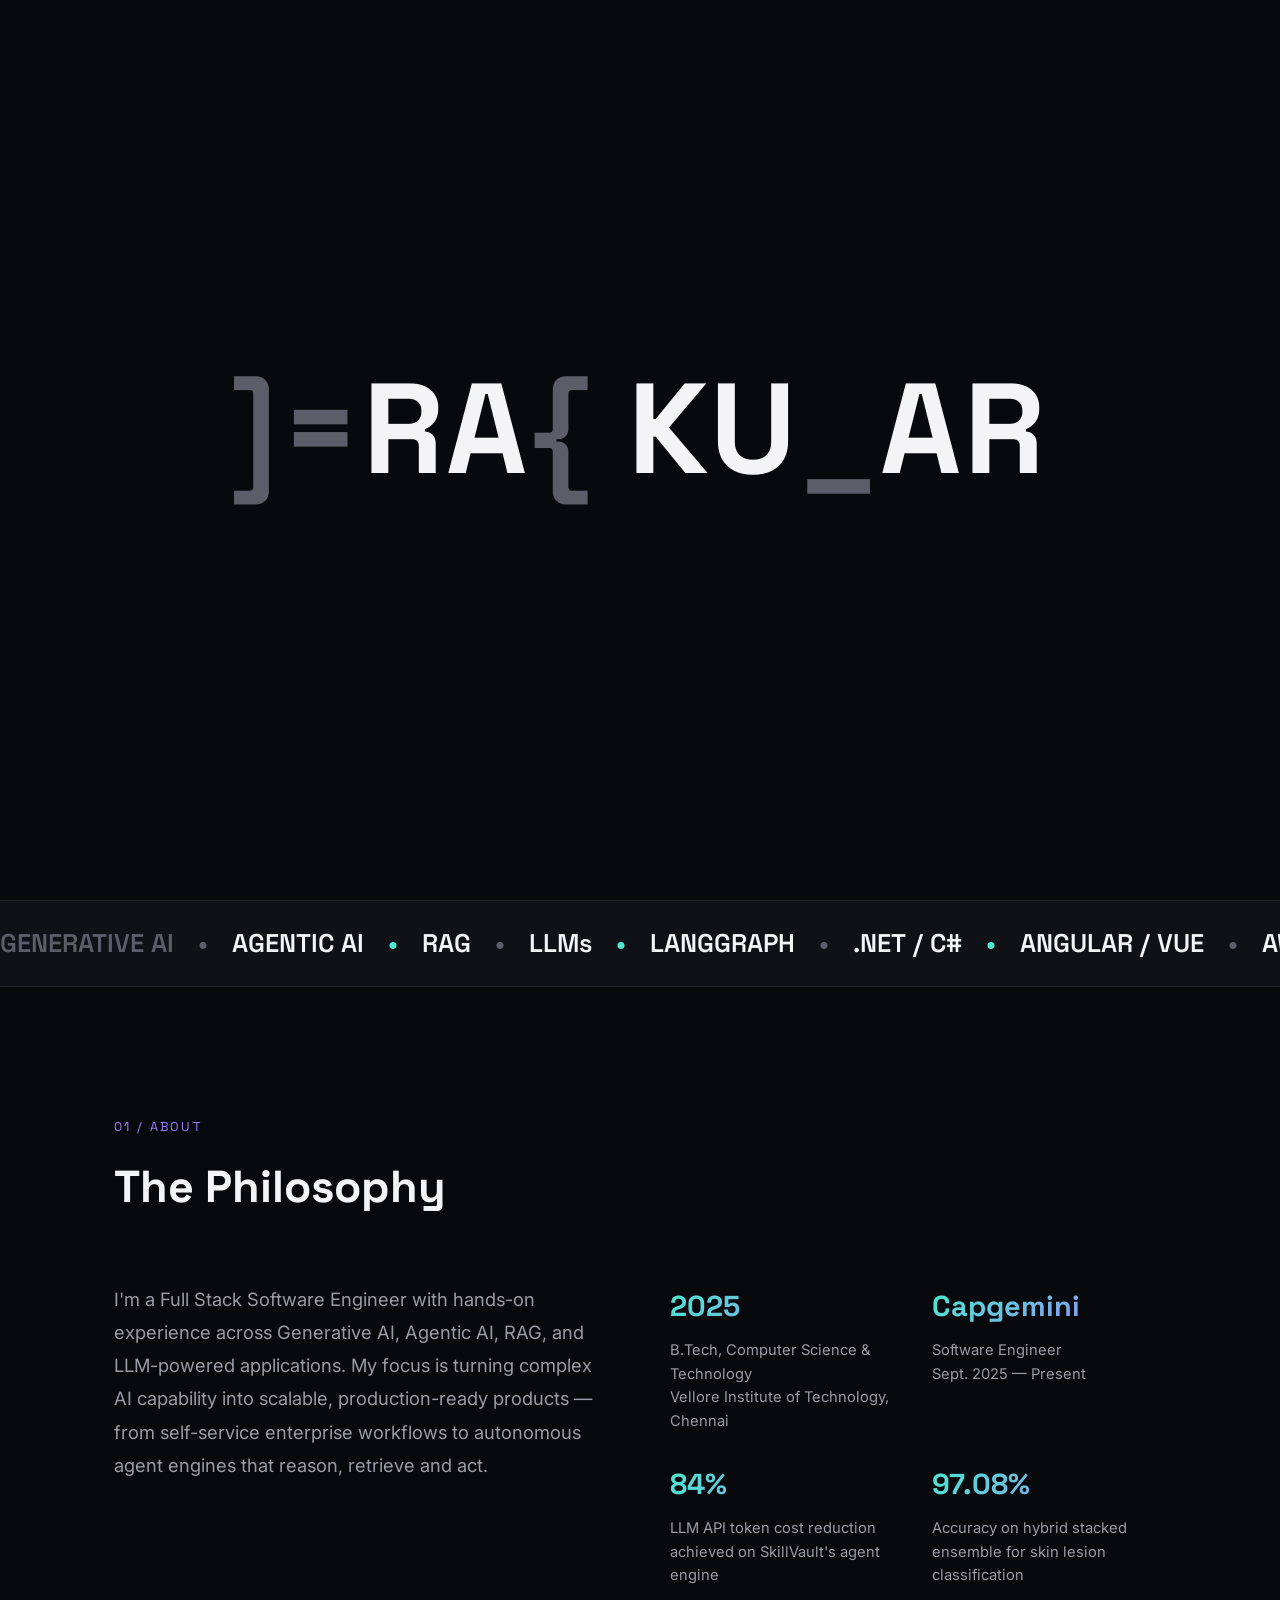
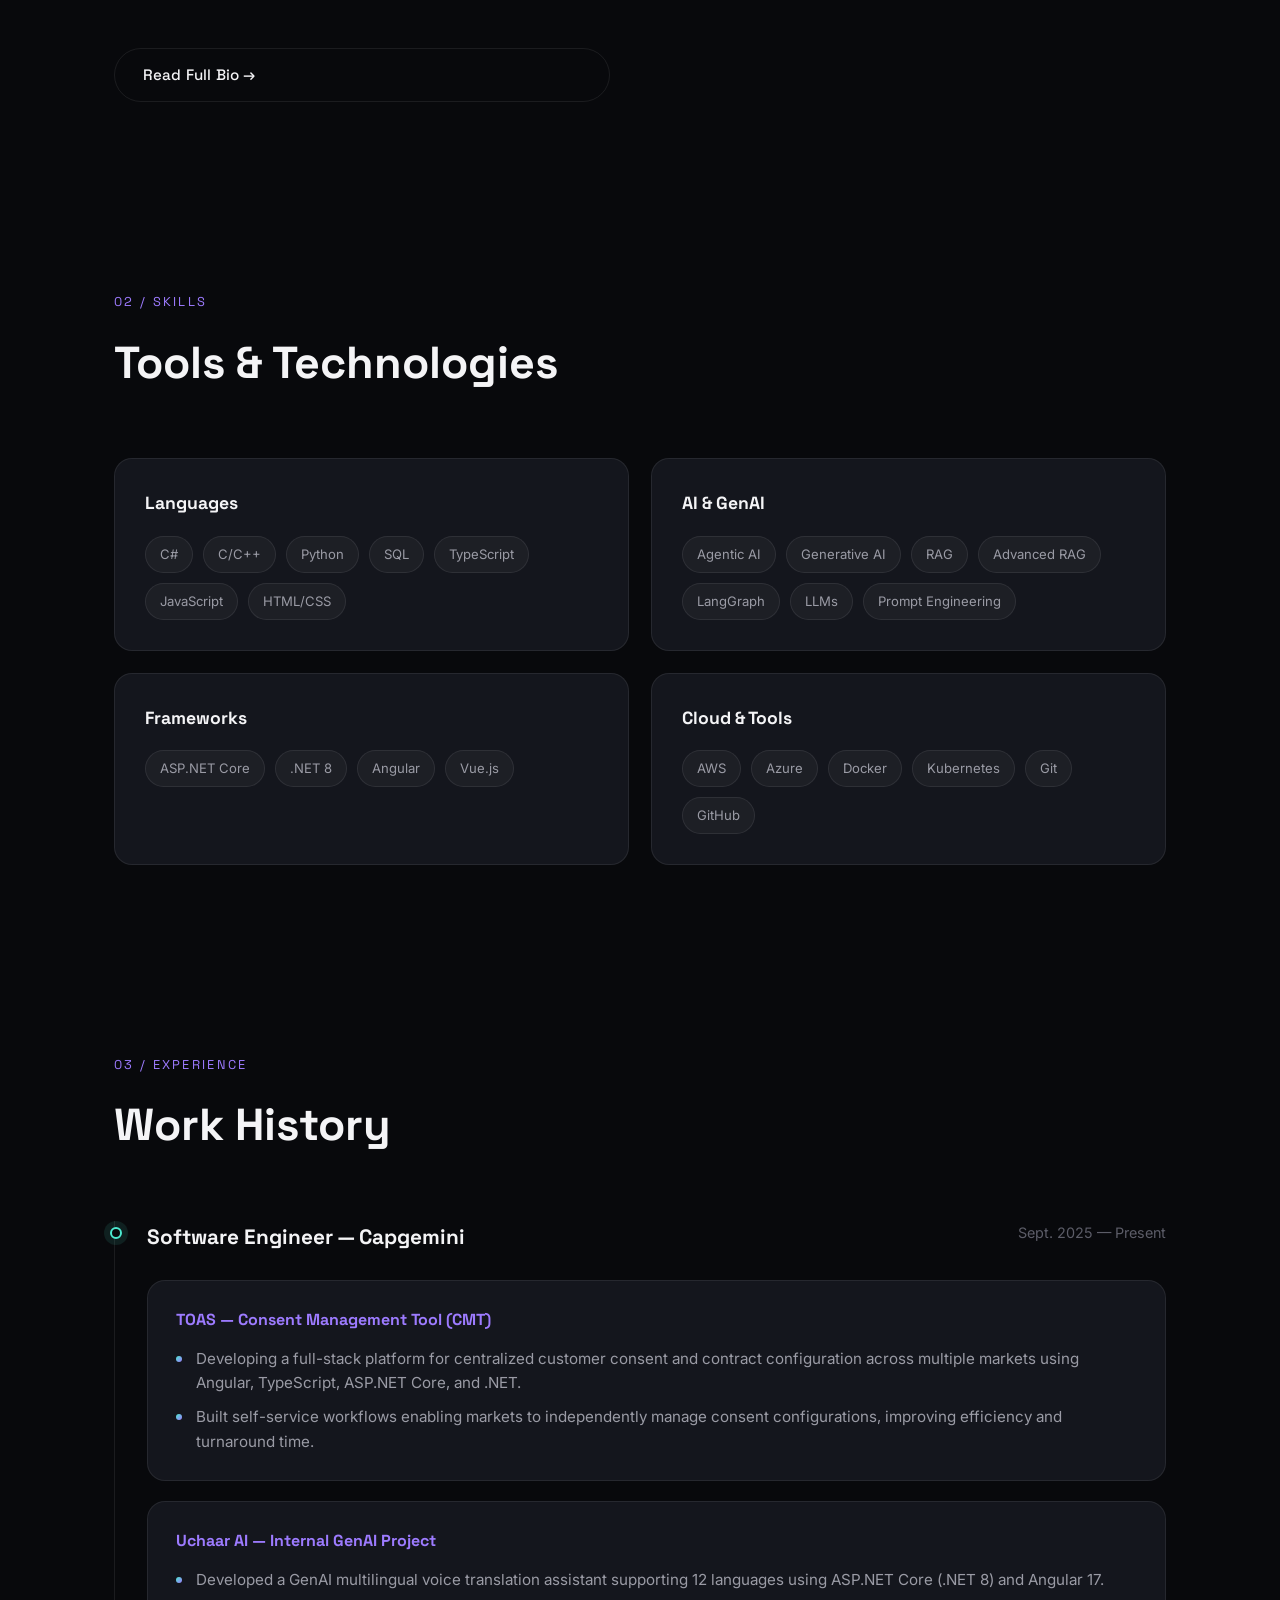
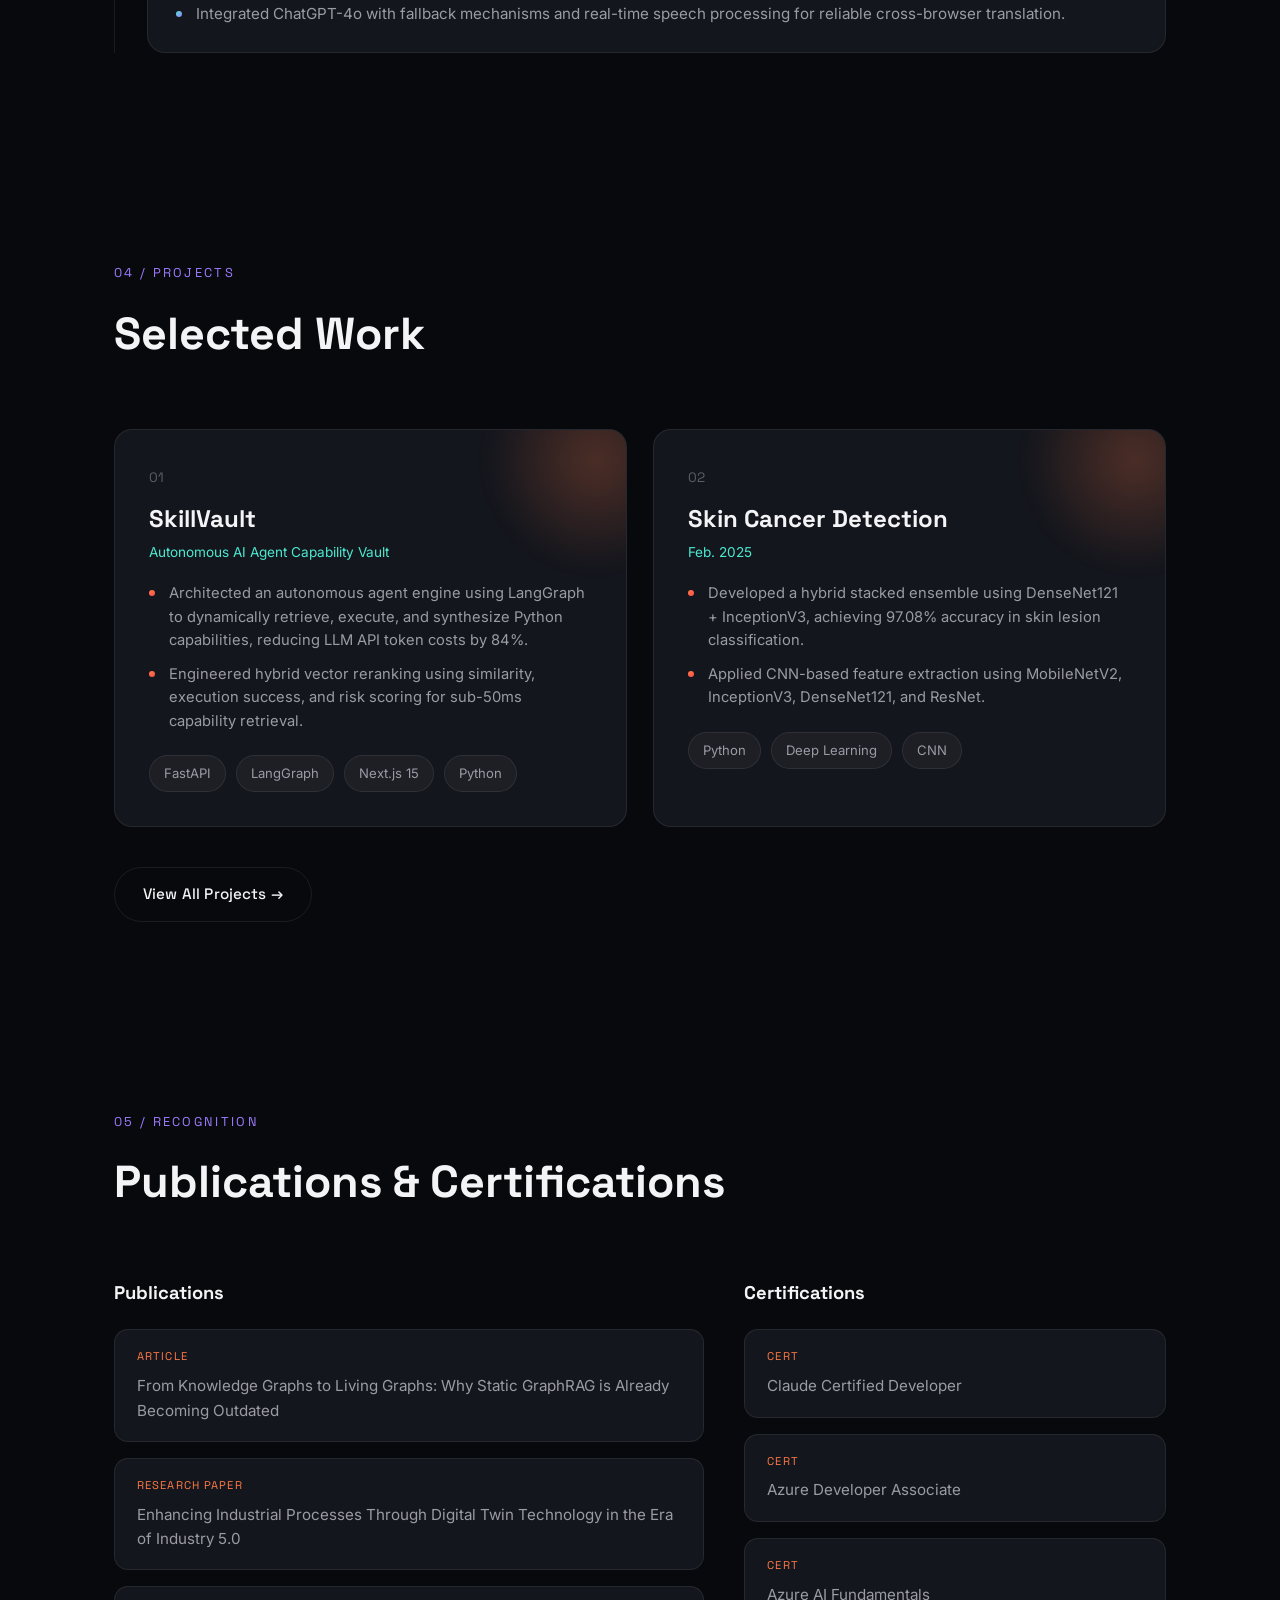
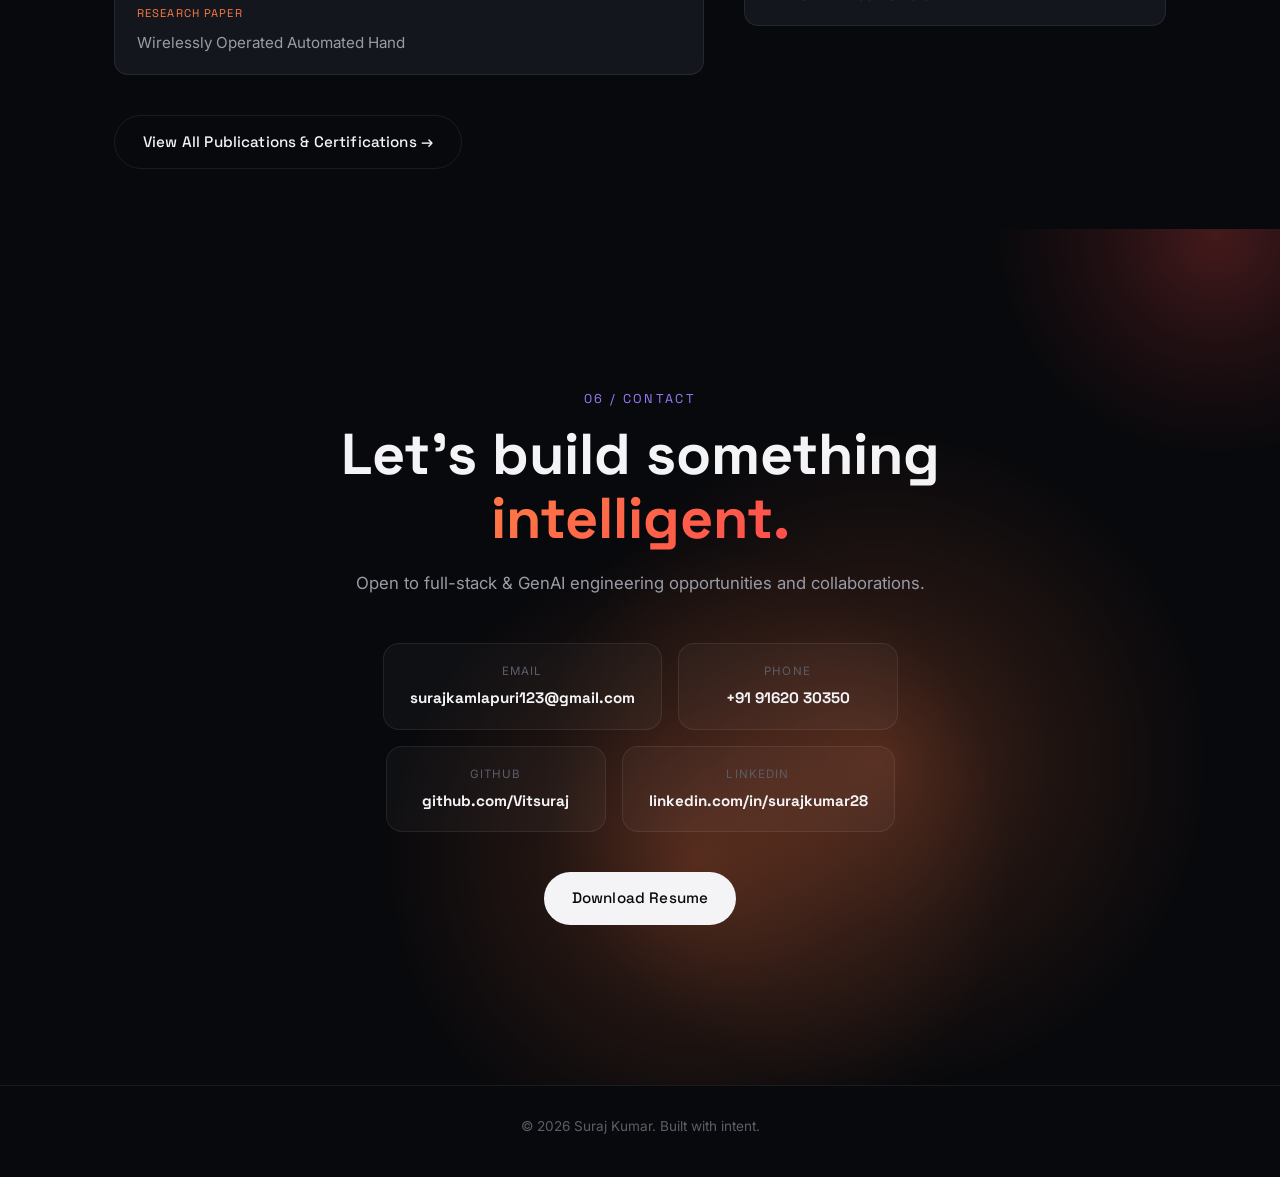
==== commit caaf96cb: "Add files via upload" ====
--- a/index.html
+++ b/index.html
@@ -3,13 +3,61 @@
 <head>
 <meta charset="UTF-8" />
 <meta name="viewport" content="width=device-width, initial-scale=1.0" />
-<title>Suraj Kumar — Full Stack &amp; GenAI Engineer</title>
-<meta name="description" content="Suraj Kumar — Full Stack Software Engineer specializing in Generative AI, Agentic AI, RAG and LLM-powered applications." />
+<title>Suraj Kumar — Full Stack, AI &amp; LLM Engineer | GenAI, Agentic AI, RAG</title>
+<meta name="description" content="Suraj Kumar is a Full Stack Software Engineer and AI/LLM Engineer building Generative AI, Agentic AI, RAG and LLM-powered applications. Explore projects, experience &amp; publications." />
+<link rel="canonical" href="https://vitsuraj.github.io/suraj_portfolio/" />
+<link rel="icon" type="image/png" href="assets/img/profile.png" />
+<meta property="og:type" content="website" />
+<meta property="og:site_name" content="Suraj Kumar — Portfolio" />
+<meta property="og:title" content="Suraj Kumar — Full Stack, AI &amp; LLM Engineer" />
+<meta property="og:description" content="Suraj Kumar is a Full Stack Software Engineer and AI/LLM Engineer building Generative AI, Agentic AI, RAG and LLM-powered applications." />
+<meta property="og:url" content="https://vitsuraj.github.io/suraj_portfolio/" />
+<meta property="og:image" content="https://vitsuraj.github.io/suraj_portfolio/assets/img/profile.png" />
+<meta name="twitter:card" content="summary" />
+<meta name="twitter:title" content="Suraj Kumar — Full Stack, AI &amp; LLM Engineer" />
+<meta name="twitter:description" content="Suraj Kumar is a Full Stack Software Engineer and AI/LLM Engineer building Generative AI, Agentic AI, RAG and LLM-powered applications." />
 <link rel="preconnect" href="https://fonts.googleapis.com">
 <link rel="preconnect" href="https://fonts.gstatic.com" crossorigin>
 <link href="https://fonts.googleapis.com/css2?family=Space+Grotesk:wght@400;500;600;700&family=Inter:wght@300;400;500;600;700&display=swap" rel="stylesheet">
 <link rel="stylesheet" href="css/style.css" />
 <script>document.documentElement.classList.add('js');</script>
+<script type="application/ld+json">
+{
+  "@context": "https://schema.org",
+  "@type": "Person",
+  "name": "Suraj Kumar",
+  "url": "https://vitsuraj.github.io/suraj_portfolio/",
+  "image": "https://vitsuraj.github.io/suraj_portfolio/assets/img/profile.png",
+  "jobTitle": "Full Stack Software Engineer | AI &amp; LLM Engineer",
+  "description": "Suraj Kumar is a Full Stack Software Engineer and AI/LLM Engineer specializing in Generative AI, Agentic AI, RAG and LLM-powered applications.",
+  "worksFor": {
+    "@type": "Organization",
+    "name": "Capgemini"
+  },
+  "alumniOf": {
+    "@type": "CollegeOrUniversity",
+    "name": "Vellore Institute of Technology, Chennai"
+  },
+  "email": "mailto:surajkamlapuri123@gmail.com",
+  "sameAs": [
+    "https://github.com/Vitsuraj",
+    "https://www.linkedin.com/in/surajkumar28/"
+  ],
+  "knowsAbout": [
+    "Artificial Intelligence",
+    "AI Engineering",
+    "Generative AI",
+    "Agentic AI",
+    "RAG",
+    "Large Language Models",
+    "LLM",
+    "LangGraph",
+    "ASP.NET Core",
+    "Angular",
+    "Vue.js"
+  ]
+}
+</script>
 </head>
 <body class="is-loading">
 
@@ -202,6 +250,7 @@
           <p>Accuracy on hybrid stacked ensemble for skin lesion classification</p>
         </div>
       </div>
+      <a href="about.html" class="btn btn--outline about__more reveal">Read Full Bio →</a>
     </div>
   </section>
 
@@ -316,6 +365,9 @@
         </div>
       </article>
     </div>
+    <p class="reveal" style="margin-top:40px;">
+      <a href="projects.html" class="btn btn--outline">View All Projects →</a>
+    </p>
   </section>
 
   <!-- PUBLICATIONS + CERTS -->
@@ -353,6 +405,9 @@
         </ul>
       </div>
     </div>
+    <p class="reveal" style="margin-top:40px;">
+      <a href="publications.html" class="btn btn--outline">View All Publications &amp; Certifications →</a>
+    </p>
   </section>
 
   <!-- CONTACT -->
@@ -378,6 +433,10 @@
           <span>GitHub</span>
           <strong>github.com/Vitsuraj</strong>
         </a>
+        <a href="https://www.linkedin.com/in/surajkumar28/" target="_blank" rel="noopener" class="contact__link">
+          <span>LinkedIn</span>
+          <strong>linkedin.com/in/surajkumar28</strong>
+        </a>
       </div>
 
       <a href="assets/resume/Suraj_Kumar_Resume.pdf" download class="btn btn--primary contact__resume">Download Resume</a>
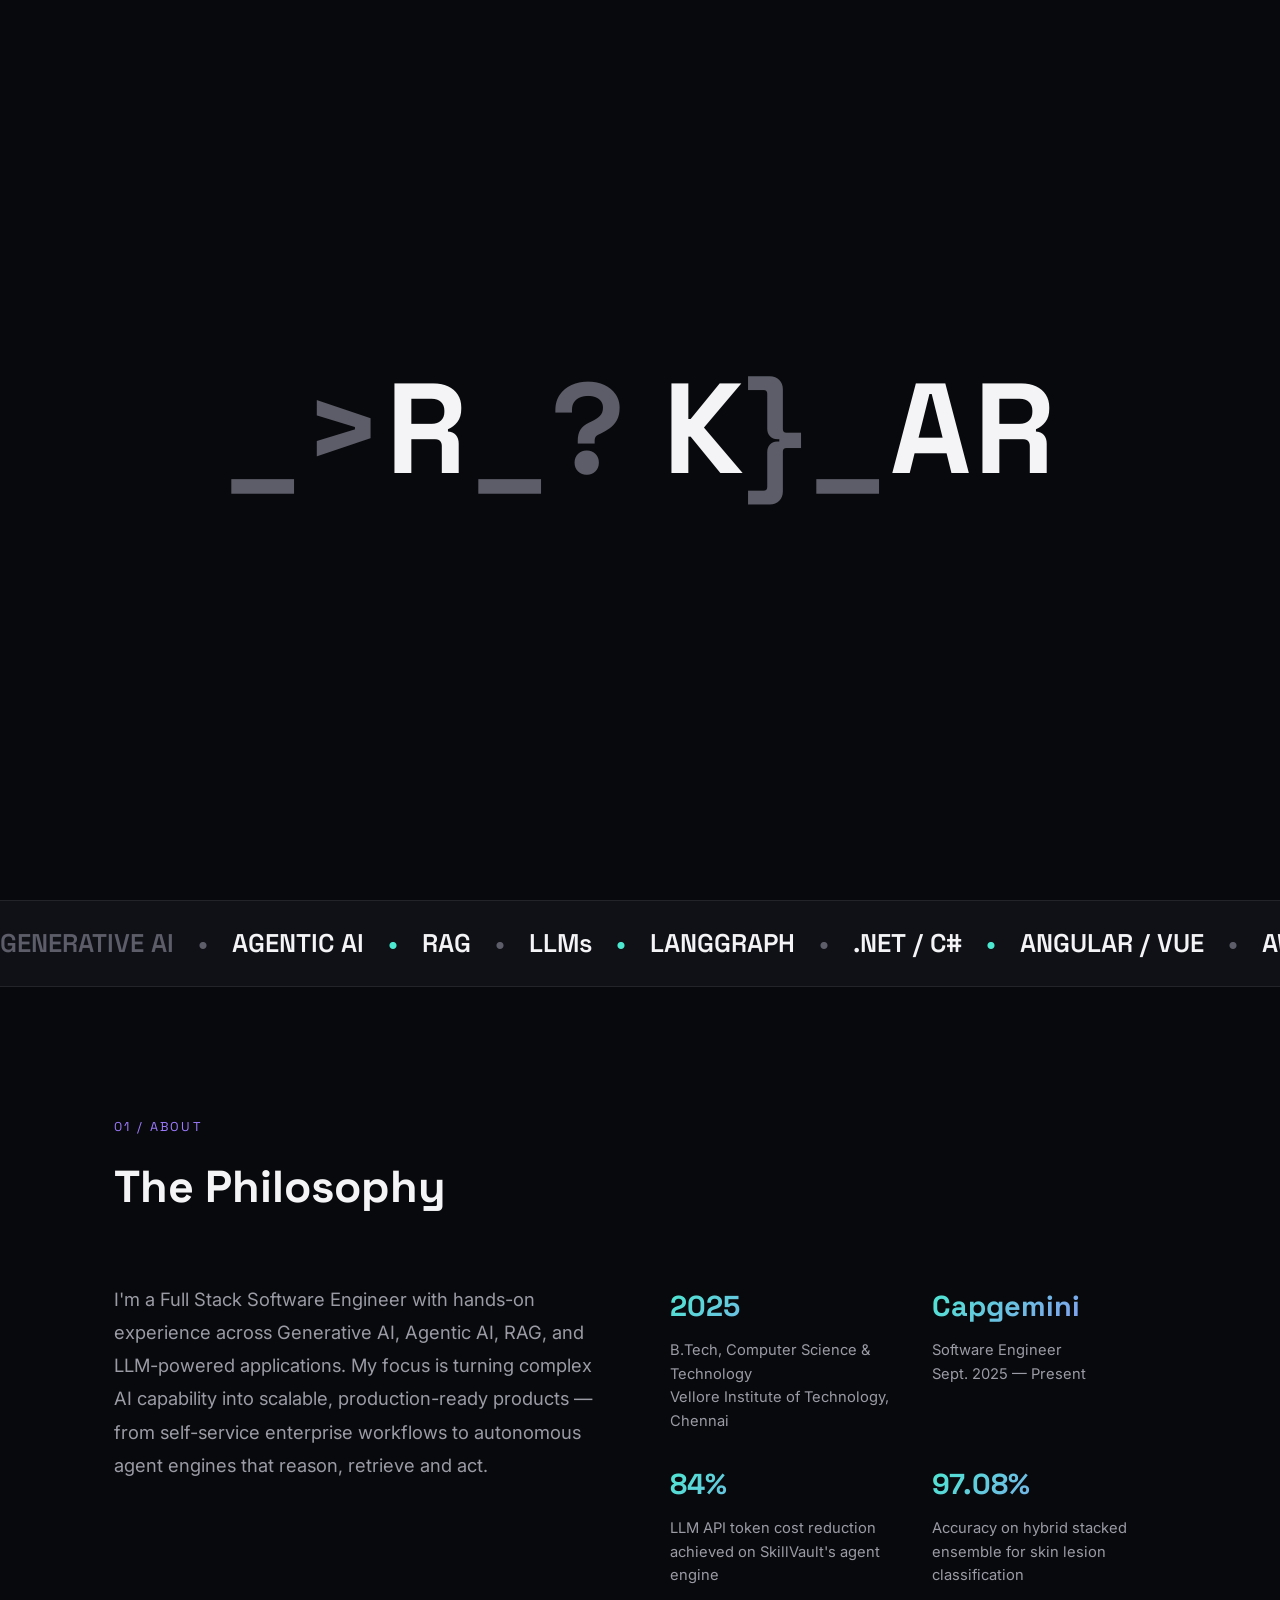
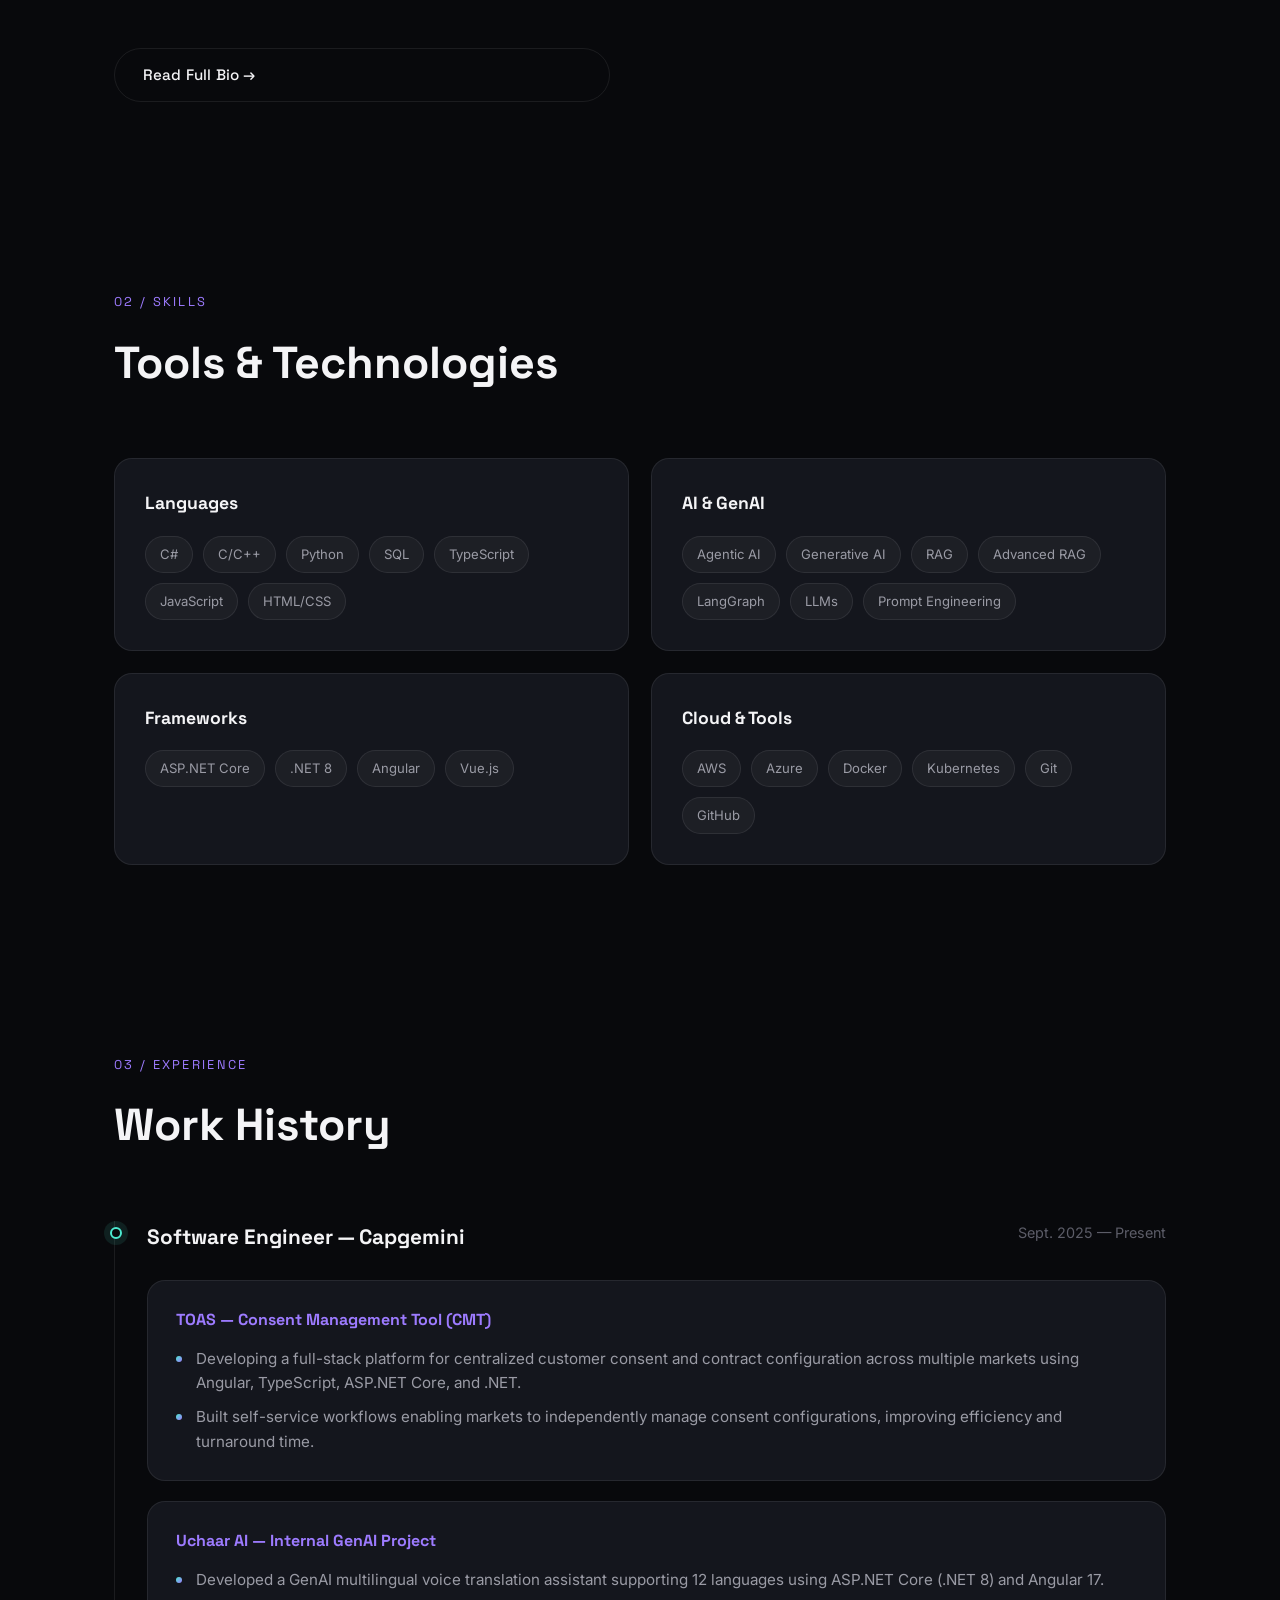
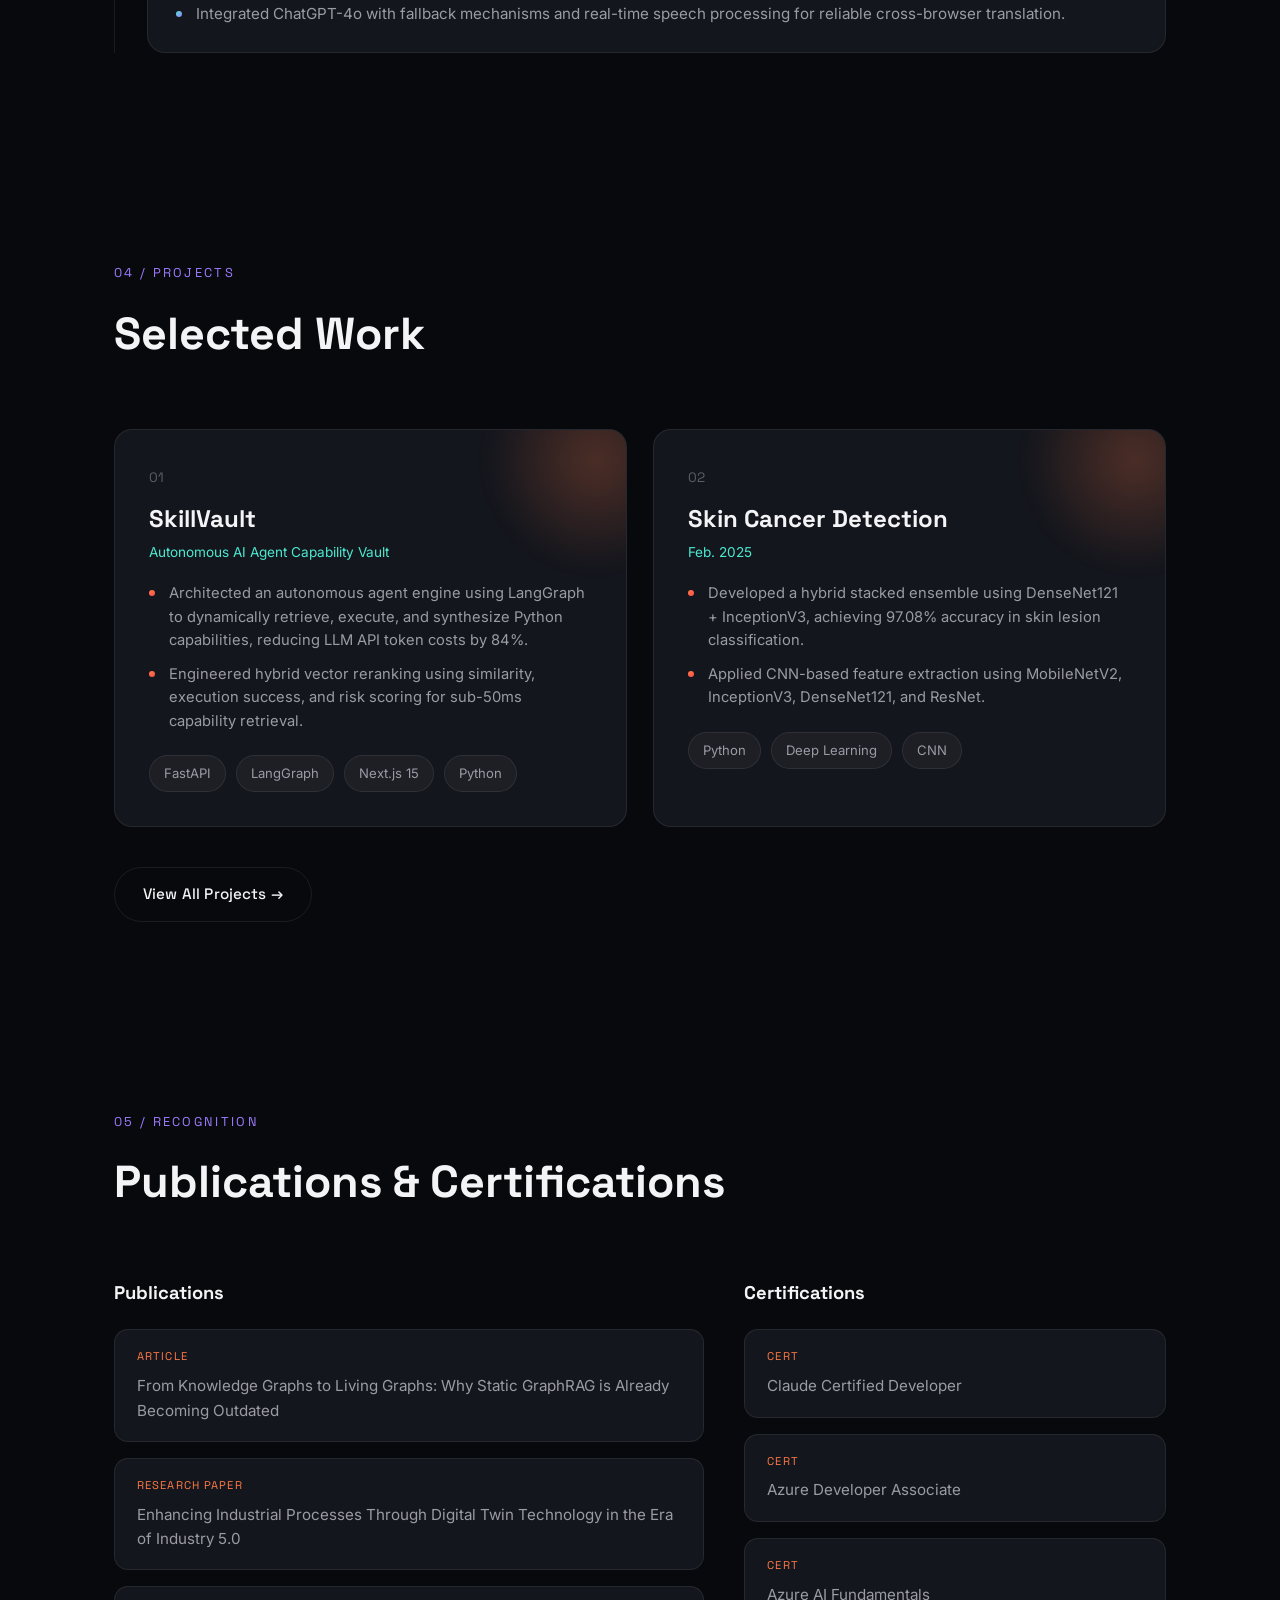
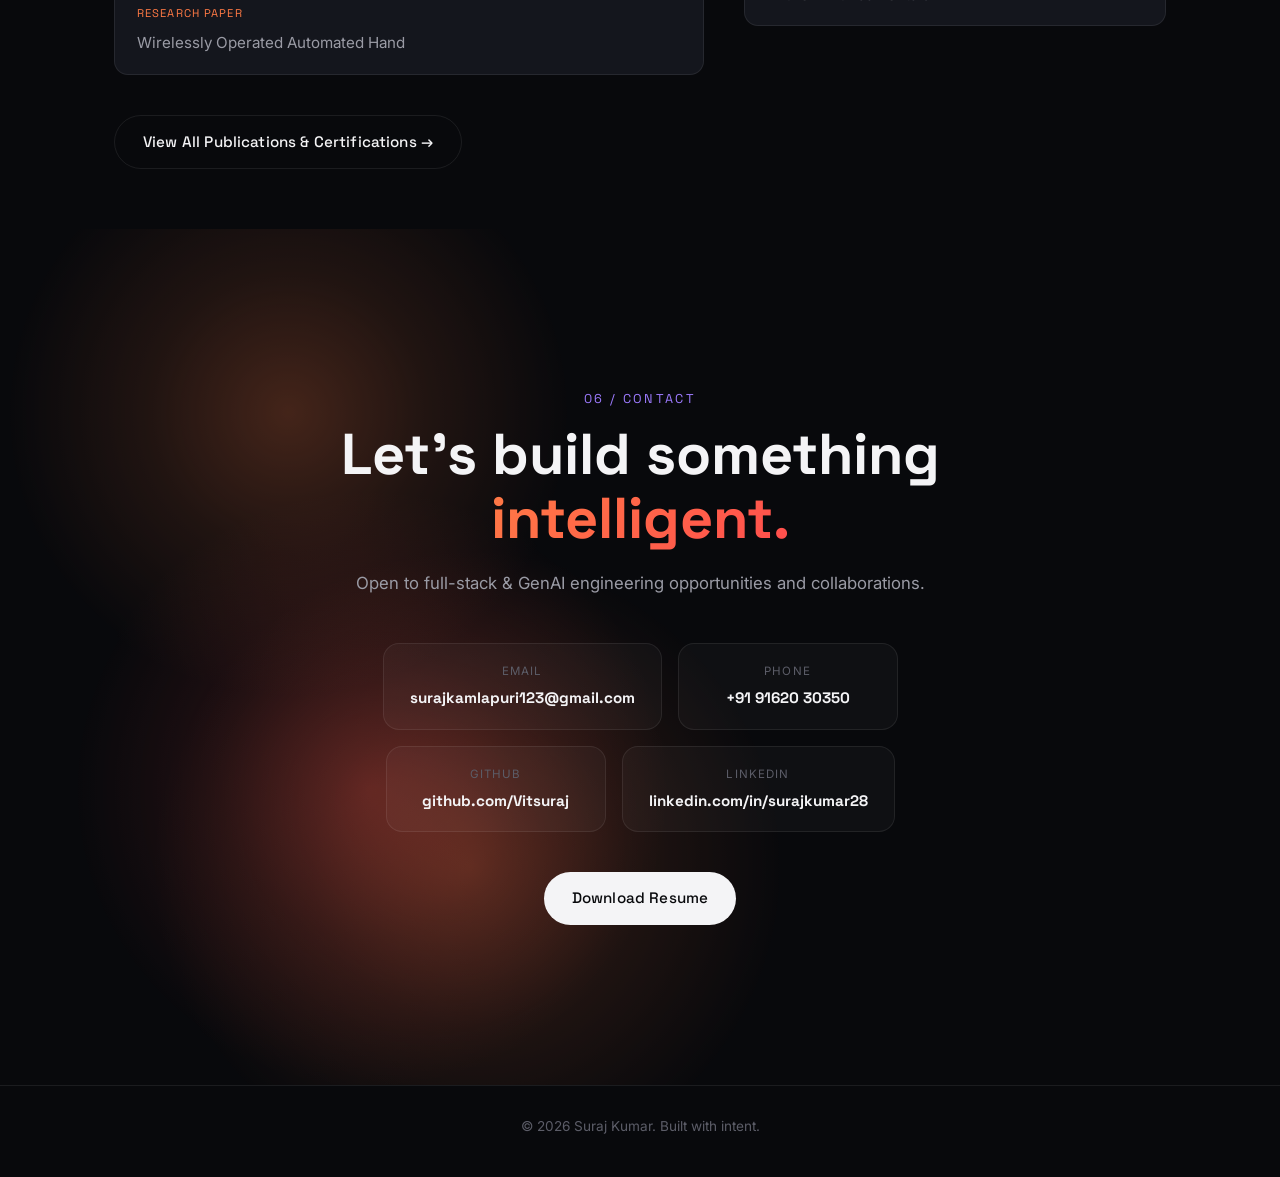
==== commit c8ad0d78: "Merge branch 'main_deploy' into Vitsuraj_sitemap" ====
--- a/index.html
+++ b/index.html
@@ -16,6 +16,8 @@
 <meta name="twitter:card" content="summary" />
 <meta name="twitter:title" content="Suraj Kumar — Full Stack, AI &amp; LLM Engineer" />
 <meta name="twitter:description" content="Suraj Kumar is a Full Stack Software Engineer and AI/LLM Engineer building Generative AI, Agentic AI, RAG and LLM-powered applications." />
+<title>Suraj Kumar — Full Stack &amp; GenAI Engineer</title>
+<meta name="description" content="Suraj Kumar — Full Stack Software Engineer specializing in Generative AI, Agentic AI, RAG and LLM-powered applications." />
 <link rel="preconnect" href="https://fonts.googleapis.com">
 <link rel="preconnect" href="https://fonts.gstatic.com" crossorigin>
 <link href="https://fonts.googleapis.com/css2?family=Space+Grotesk:wght@400;500;600;700&family=Inter:wght@300;400;500;600;700&display=swap" rel="stylesheet">
